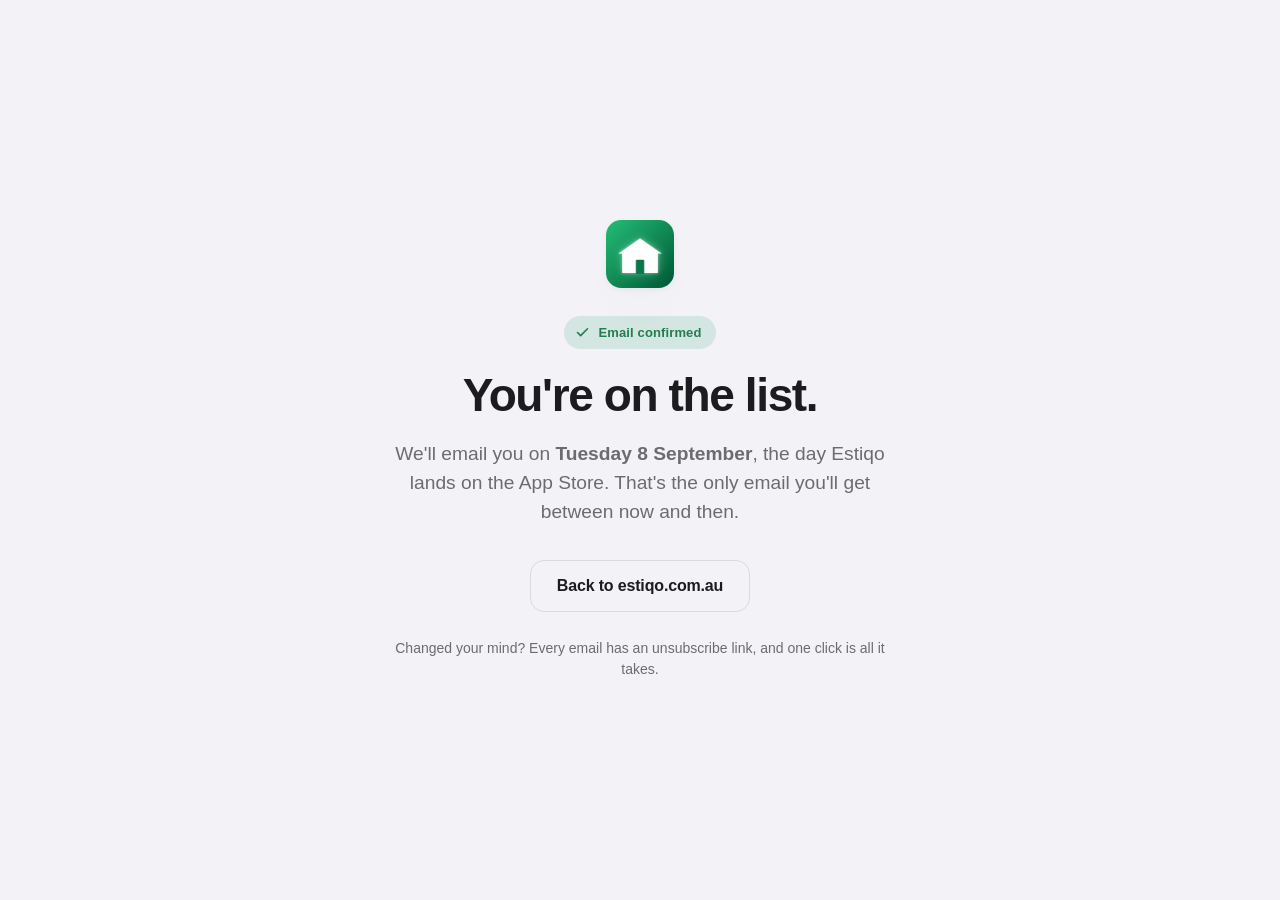
==== confirmed.html @ b151ec4d "Add the launch waitlist, and stop claiming iCloud sync The final CTA's "Coming soon to the App Store" ====
<!DOCTYPE html>
<html lang="en-AU">
<head>
<meta charset="UTF-8">
<meta name="viewport" content="width=device-width, initial-scale=1">
<title>You're on the list — Estiqo</title>
<meta name="description" content="You're confirmed for the Estiqo launch list.">
<!-- Nobody should ever arrive here from a search result; this page only makes
     sense as the last step of the double opt-in. -->
<meta name="robots" content="noindex">

<link rel="icon" href="img/icon.png">
<link rel="stylesheet" href="css/estiqo.css">

<style>
  /* Everything visual comes from estiqo.css's tokens. The handful of rules
     here are only the centring this one page needs, and none of them depend
     on js/estiqo.js — the page deliberately ships no script, so the liquid
     field and .reveal animations are left off rather than being included and
     silently sitting at opacity 0 with nothing to trigger them. */
  .done {
    min-height: 100svh;
    display: flex;
    align-items: center;
    justify-content: center;
    text-align: center;
    padding: 48px 0;
  }
  .done .container { max-width: 560px; }
  .done .mark {
    width: 68px; height: 68px;
    border-radius: 22.5%;
    margin: 0 auto 28px;
    box-shadow: var(--shadow-lift);
  }
  .done h1 {
    font-size: clamp(32px, 5.6vw, 46px);
    margin: 0 0 20px;
  }
  .done .lede { margin: 0 auto 34px; }
  .done .tick {
    display: inline-flex;
    align-items: center;
    gap: 8px;
    margin: 0 0 22px;
    padding: 7px 14px 7px 11px;
    border-radius: 999px;
    background: color-mix(in srgb, var(--green) 14%, transparent);
    color: var(--green-ink);
    font-size: 13px;
    font-weight: 600;
    letter-spacing: 0.01em;
  }
  .done .tick svg { width: 15px; height: 15px; }
  .done .cta-fine { margin-top: 26px; }
</style>
</head>
<body>

<main class="done">
  <div class="container">
    <img class="mark" src="img/icon.png" width="68" height="68" alt="">

    <p class="tick">
      <svg viewBox="0 0 24 24" fill="none" stroke="currentColor" stroke-width="2.6" stroke-linecap="round" stroke-linejoin="round" aria-hidden="true"><path d="M20 6L9 17l-5-5"/></svg>
      Email confirmed
    </p>

    <h1>You're on the list.</h1>

    <p class="lede">We'll email you on <strong>Tuesday 8 September</strong>, the day Estiqo lands on the App Store. That's the only email you'll get between now and then.</p>

    <a class="btn btn-secondary" href="/">Back to estiqo.com.au</a>

    <p class="cta-fine">Changed your mind? Every email has an unsubscribe link, and one click is all it takes.</p>
  </div>
</main>

</body>
</html>
---- css/estiqo.css ----
/* ============================================================
   Estiqo — landing page
   ------------------------------------------------------------
   Extracted from the old single-file index.html so the browser
   can cache it, and so the markup is readable without scrolling
   past 900 lines of <style>.

   Colours are the app's real values, not approximations:
   --green matches Assets.xcassets/AccentColor.colorset exactly
   (light 0.122/0.616/0.388, dark 0.145/0.506/0.325), and
   --terracotta / --negative match Theme.swift's own definitions.
   The site used to run a warmer, older palette that predated
   them, which meant the page and the product it was selling
   were visibly different shades of green.
   ============================================================ */

/* ---------- 1. Tokens ---------- */

:root {
  /* Surfaces — iOS systemGroupedBackground / secondarySystemGroupedBackground */
  --bg: #F2F2F7;
  --surface: #FFFFFF;
  --surface-sunken: #E9E9EF;

  /* Ink */
  --ink: #1C1C1E;
  --muted: #6C6C70;          /* 4.7:1 on --bg — passes AA for body text */
  --line: rgba(60, 60, 67, 0.13);

  /* Brand */
  --green: #1F9D63;          /* fills, large display type */
  --green-ink: #227E4F;      /* 5.0:1 on white — the only green safe for small text */
  --terracotta: #CC8C54;     /* fields and accents only; never small text */
  --negative: #B23B40;

  /* Motion */
  --ease: cubic-bezier(0.22, 0.61, 0.36, 1);
  --ease-soft: cubic-bezier(0.4, 0, 0.2, 1);

  /* Geometry */
  --radius: 22px;
  --radius-sm: 14px;
  --shadow-card: 0 1px 2px rgba(0, 0, 0, 0.04), 0 12px 32px -20px rgba(0, 0, 0, 0.22);
  --shadow-lift: 0 2px 6px rgba(0, 0, 0, 0.05), 0 28px 60px -28px rgba(0, 0, 0, 0.3);
  --maxw: 1120px;
  /* The page's side gutter. A token rather than a literal because the
     pricing carousel has to cancel it out to bleed to the screen edge, and
     the two must not drift apart. */
  --gutter: 24px;

  /* Liquid field opacity — dialled down on mobile further below */
  --liquid-strength: 1;

  color-scheme: light dark;
}

@media (prefers-color-scheme: dark) {
  :root {
    --bg: #000000;
    --surface: #1C1C1E;
    --surface-sunken: #131315;

    --ink: #F5F5F7;
    --muted: #98989E;
    --line: rgba(235, 235, 245, 0.16);

    --green: #258153;
    --green-ink: #1F9D63;    /* 6.1:1 on black */
    --terracotta: #D99E6B;
    /* Theme.swift has always carried a lighter red for dark mode
       (0.929/0.353/0.376) — this file just never picked it up, because until
       the waitlist form nothing used --negative for small text. The light
       value is 3.6:1 on black and fails AA; this is 6.2:1. */
    --negative: #ED5A60;

    --shadow-card: 0 1px 2px rgba(0, 0, 0, 0.5), 0 12px 32px -20px rgba(0, 0, 0, 0.8);
    --shadow-lift: 0 2px 6px rgba(0, 0, 0, 0.5), 0 28px 60px -28px rgba(0, 0, 0, 0.9);
  }
}

/* ---------- 2. Base ---------- */

*,
*::before,
*::after { box-sizing: border-box; }

html {
  scroll-behavior: smooth;
  /* Sticky header clearance for in-page anchors. */
  scroll-padding-top: 84px;
  -webkit-text-size-adjust: 100%;
}

body {
  margin: 0;
  background: var(--bg);
  color: var(--ink);
  font-family: -apple-system, BlinkMacSystemFont, "SF Pro Text", "Segoe UI", Roboto, Helvetica, Arial, sans-serif;
  font-size: 17px;
  line-height: 1.5;
  -webkit-font-smoothing: antialiased;
  -moz-osx-font-smoothing: grayscale;
  overflow-x: hidden;
}

a { color: inherit; text-decoration: none; }
img, svg, video { display: block; max-width: 100%; }
button { font: inherit; color: inherit; }

:focus-visible {
  outline: 2px solid var(--green);
  outline-offset: 3px;
  border-radius: 6px;
}

.container {
  width: 100%;
  max-width: var(--maxw);
  margin: 0 auto;
  padding: 0 var(--gutter);
  position: relative;
  z-index: 1;
}

.sr-only {
  position: absolute;
  width: 1px; height: 1px;
  padding: 0; margin: -1px;
  overflow: hidden;
  clip: rect(0 0 0 0);
  white-space: nowrap;
  border: 0;
}

/* Sections own their liquid field, so each one clips its own blobs. */
section { position: relative; overflow: hidden; }

/* ---------- 3. Type scale ---------- */

h1, h2, h3 {
  margin: 0;
  font-weight: 700;
  letter-spacing: -0.03em;
  line-height: 1.06;
  /* SF Pro Display is the optical size Apple uses above ~20px. */
  font-family: -apple-system, BlinkMacSystemFont, "SF Pro Display", "SF Pro Text", "Segoe UI", Roboto, Helvetica, Arial, sans-serif;
}

h1 { font-size: clamp(40px, 6.4vw, 68px); }
h2 { font-size: clamp(30px, 4.4vw, 46px); letter-spacing: -0.028em; }
h3 { font-size: 19px; letter-spacing: -0.018em; line-height: 1.25; }

.lede {
  font-size: clamp(17px, 1.5vw, 20px);
  line-height: 1.5;
  color: var(--muted);
  /* Comfortable measure — roughly 46 characters, not the full column. */
  max-width: 30em;
  margin: 0;
}

.eyebrow {
  display: inline-flex;
  align-items: center;
  gap: 8px;
  font-size: 12.5px;
  font-weight: 600;
  letter-spacing: 0.04em;
  text-transform: uppercase;
  color: var(--green-ink);
  margin: 0 0 18px;
}
.eyebrow::before {
  content: "";
  width: 6px; height: 6px;
  border-radius: 50%;
  background: var(--green);
  flex-shrink: 0;
}

/* Financial figures throughout use tabular numerals in SF rather than a
   monospaced typeface — it's what the app itself renders, and a true mono
   face would read as "code" rather than "money". See .stat dd, .price-amount
   and .pr-val. */

.section-head {
  max-width: 640px;
  margin: 0 0 56px;
}
.section-head.centred {
  margin-left: auto;
  margin-right: auto;
  text-align: center;
}
.section-head.centred .lede { margin-left: auto; margin-right: auto; }
.section-head h2 + .lede { margin-top: 18px; }

/* ============================================================
   4. LIQUID MOTION
   ------------------------------------------------------------
   A translation of the app's own AuraBackground into CSS, rather
   than decoration invented for the web.

   Performance contract, in order of importance:
   - Only `transform` and `opacity` are ever animated. `filter:
     blur()` is set once as a static property, so the blur is
     rasterised a single time and every frame after that is a
     compositor transform of an existing texture.
   - The asymmetric border-radius is what makes a rotating blob
     read as *morphing*. Animating border-radius itself would
     re-rasterise a 70px-blurred layer every frame; rotating a
     lopsided shape costs nothing and looks the same.
   - JS adds `.is-live` only while a field is on screen (see
     estiqo.js). Off-screen fields are `paused`, so a page with
     six liquid sections still only ever animates the one or two
     you can actually see.
   ============================================================ */

.liquid {
  position: absolute;
  inset: -12%;
  z-index: 0;
  pointer-events: none;
  /* Scroll parallax target — written by JS as a plain number of px.
     Deliberately untransitioned: scroll response must feel locked to
     the scroll, not lag behind it. */
  transform: translate3d(0, calc(var(--sy, 0) * 1px), 0);
  contain: paint;
  /* Every section clips its own field, which left a visible horizontal
     seam wherever a blob was still at partial opacity when it hit the
     section edge — most obvious in dark mode, where the tint simply
     stopped mid-glow. Fading the field out at the top and bottom means
     each section's liquid dissolves into the next instead of ending. */
  -webkit-mask-image: linear-gradient(to bottom, transparent, #000 14%, #000 86%, transparent);
  mask-image: linear-gradient(to bottom, transparent, #000 14%, #000 86%, transparent);
}

/* Pointer response lives on a second layer so it can carry a long,
   soft transition without that easing also being applied to scroll. */
.liquid-inner {
  position: absolute;
  inset: 0;
  transform: translate3d(calc(var(--lx, 0) * 1px), calc(var(--ly, 0) * 1px), 0);
  transition: transform 1.1s var(--ease-soft);
}

.blob {
  position: absolute;
  border-radius: 47% 53% 61% 39% / 43% 47% 53% 57%;
  opacity: calc(var(--blob-o, 0.5) * var(--liquid-strength));
  filter: blur(64px);
  animation: liquid-drift var(--dur, 52s) var(--ease-soft) infinite alternate;
  animation-play-state: paused;
  transform: translate3d(0, 0, 0);
}
.is-live .blob { animation-play-state: running; }

.blob.green { background: radial-gradient(circle at 36% 34%, var(--green), transparent 68%); }
.blob.terra { background: radial-gradient(circle at 40% 38%, var(--terracotta), transparent 68%); }

/* One keyframe, one transform property. Variation between blobs comes
   from duration and delay, not from more keyframes — which is why the
   overall field never visibly loops. */
@keyframes liquid-drift {
  0%   { transform: translate3d(0, 0, 0) rotate(0deg) scale(1); }
  50%  { transform: translate3d(3%, -5%, 0) rotate(140deg) scale(1.14); }
  100% { transform: translate3d(-4%, 4%, 0) rotate(280deg) scale(0.94); }
}

/* ---------- 5. Scroll reveals ---------- */

/* Gated on `.js` (set by an inline script in <head>) so that with
   JavaScript disabled or broken, every element renders plainly
   visible instead of staying at opacity 0 forever. */
.js .reveal {
  opacity: 0;
  transform: translate3d(0, 20px, 0);
  transition:
    opacity 0.75s var(--ease),
    transform 0.75s var(--ease);
  transition-delay: calc(var(--i, 0) * 70ms);
}
.js .reveal.in {
  opacity: 1;
  transform: none;
}

/* ---------- 6. Buttons ---------- */

.btn {
  display: inline-flex;
  align-items: center;
  justify-content: center;
  gap: 10px;
  /* 52px tall — comfortably past the 44pt iOS touch minimum. */
  min-height: 52px;
  padding: 0 26px;
  border-radius: 14px;
  border: 1px solid transparent;
  font-size: 16px;
  font-weight: 600;
  letter-spacing: -0.01em;
  cursor: pointer;
  position: relative;
  overflow: hidden;
  transition: transform 0.22s var(--ease), box-shadow 0.22s var(--ease);
}
.btn:active { transform: scale(0.985); }

.btn-primary {
  background: var(--ink);
  color: var(--bg);
  box-shadow: var(--shadow-card);
}
@media (prefers-color-scheme: dark) {
  .btn-primary { background: #F5F5F7; color: #000; }
}

/* The restrained "light moving across the CTA" the brand calls for:
   a single translucent band swept once on hover with a transform.
   No infinite pulse — the old page had a 2.8s glow looping forever,
   which reads as urgency, not quality. */
.btn-primary::after {
  content: "";
  position: absolute;
  top: -60%; bottom: -60%;
  left: -40%;
  width: 34%;
  background: linear-gradient(100deg, transparent, rgba(255, 255, 255, 0.28), transparent);
  transform: translate3d(-260%, 0, 0) skewX(-14deg);
  transition: transform 0.9s var(--ease-soft);
  pointer-events: none;
}
@media (hover: hover) {
  .btn-primary:hover { transform: translateY(-2px); box-shadow: var(--shadow-lift); }
  .btn-primary:hover::after { transform: translate3d(560%, 0, 0) skewX(-14deg); }
}

/* Pre-launch state for the final CTA: the badge is a status, not a
   control. It keeps the button's shape so the section still reads as the
   page's closing call, but drops every affordance that promises something
   will happen — no sheen, no lift, no pointer. */
.btn.is-status { cursor: default; }
.btn.is-status::after { display: none; }
.btn.is-status:active { transform: none; }
@media (hover: hover) {
  .btn.is-status:hover { transform: none; box-shadow: var(--shadow-card); }
}

.btn-secondary {
  background: transparent;
  color: var(--ink);
  border-color: var(--line);
}
@media (hover: hover) {
  .btn-secondary:hover { border-color: var(--ink); }
}

.btn .apple-glyph { width: 19px; height: 19px; fill: currentColor; flex-shrink: 0; }

/* Two-line App Store lockup, sized so "App Store" is the dominant word. */
.btn-store { padding-left: 22px; padding-right: 24px; }
.btn-store .store-copy {
  display: flex;
  flex-direction: column;
  align-items: flex-start;
  line-height: 1.08;
}
.btn-store .store-copy small { font-size: 10.5px; font-weight: 500; opacity: 0.72; letter-spacing: 0.01em; }
.btn-store .store-copy strong { font-size: 17px; font-weight: 600; letter-spacing: -0.02em; }

.cta-row {
  display: flex;
  align-items: center;
  gap: 14px;
  flex-wrap: wrap;
  margin: 34px 0 20px;
}
.cta-fine {
  font-size: 14px;
  color: var(--muted);
  margin: 0;
}
.cta-fine strong { color: var(--ink); font-weight: 600; }

/* ---------- 7. Header ---------- */

.nav {
  position: sticky;
  top: 0;
  z-index: 60;
  background: color-mix(in srgb, var(--bg) 78%, transparent);
  backdrop-filter: saturate(180%) blur(20px);
  -webkit-backdrop-filter: saturate(180%) blur(20px);
  border-bottom: 1px solid transparent;
  transition: border-color 0.3s var(--ease);
}
.nav.scrolled { border-bottom-color: var(--line); }

.nav-inner {
  max-width: var(--maxw);
  margin: 0 auto;
  padding: 11px 24px;
  display: flex;
  align-items: center;
  gap: 20px;
}

.brand {
  display: inline-flex;
  align-items: center;
  gap: 10px;
  font-size: 18px;
  font-weight: 700;
  letter-spacing: -0.03em;
  flex-shrink: 0;
}
.brand img { width: 30px; height: 30px; border-radius: 22.5%; }

.nav-links {
  display: flex;
  gap: 28px;
  margin-left: auto;
  font-size: 15px;
  font-weight: 500;
  color: var(--muted);
}
.nav-links a { transition: color 0.2s var(--ease); }
@media (hover: hover) {
  .nav-links a:hover { color: var(--ink); }
}

.nav .btn { margin-left: 28px; min-height: 40px; padding: 0 16px; font-size: 14px; }
.nav .btn-store .store-copy small { font-size: 9px; }
.nav .btn-store .store-copy strong { font-size: 14px; }

.nav-toggle {
  display: none;
  margin-left: auto;
  align-items: center;
  justify-content: center;
  width: 44px; height: 44px;   /* iOS minimum touch target */
  border-radius: 11px;
  border: 1px solid var(--line);
  background: var(--surface);
  cursor: pointer;
}
.nav-toggle svg { width: 18px; height: 18px; }
.nav-toggle .icon-close { display: none; }
.nav-toggle[aria-expanded="true"] .icon-open { display: none; }
.nav-toggle[aria-expanded="true"] .icon-close { display: block; }

.mobile-menu {
  display: none;
  flex-direction: column;
  padding: 4px 24px 18px;
  border-bottom: 1px solid var(--line);
}
.mobile-menu.open { display: flex; }
.mobile-menu a {
  padding: 14px 2px;
  font-size: 16px;
  font-weight: 500;
  border-bottom: 1px solid var(--line);
}
.mobile-menu a:last-of-type { border-bottom: none; }
.mobile-menu .btn { margin-top: 14px; }

/* ---------- 8. Hero ---------- */

.hero { padding: 72px 0 40px; }

.hero-grid {
  max-width: var(--maxw);
  margin: 0 auto;
  padding: 0 var(--gutter);
  display: grid;
  grid-template-columns: 1fr minmax(300px, 0.82fr);
  gap: 56px;
  align-items: center;
  position: relative;
  z-index: 1;
}

.hero h1 { margin-bottom: 22px; }
/* The one place the brand green carries display type. Large enough
   that #1F9D63's 3.5:1 is comfortably inside AA for large text. */
.hero h1 .accent { color: var(--green-ink); }

/* Hero liquid runs richer than any other section — motion hierarchy
   is Hero HIGH, sections MEDIUM, everything else LOW. */
.hero .blob { filter: blur(72px); }
/* Top of the page has nothing above it to blend into, so the hero fades
   at the bottom only and keeps its full presence behind the headline. */
.hero .liquid {
  -webkit-mask-image: linear-gradient(to bottom, #000 0%, #000 80%, transparent);
  mask-image: linear-gradient(to bottom, #000 0%, #000 80%, transparent);
}
.hero .blob-1 { width: 46vw; height: 46vw; max-width: 620px; max-height: 620px; top: -18%; left: -12%; --dur: 44s; --blob-o: 0.42; }
.hero .blob-2 { width: 38vw; height: 38vw; max-width: 520px; max-height: 520px; top: 22%; right: -8%; --dur: 61s; --blob-o: 0.3; animation-delay: -18s; }
.hero .blob-3 { width: 28vw; height: 28vw; max-width: 380px; max-height: 380px; bottom: -14%; left: 34%; --dur: 53s; --blob-o: 0.26; animation-delay: -34s; }

/* ---------- 9. Device ---------- */

.device-wrap {
  display: flex;
  justify-content: center;
  position: relative;
  z-index: 1;
}

.device {
  position: relative;
  width: 300px;
  aspect-ratio: 1206 / 2622;
  background: #1C1C1E;
  border-radius: 48px;
  padding: 5px;
  box-shadow:
    0 0 0 1px rgba(255, 255, 255, 0.14) inset,
    0 40px 80px -30px rgba(0, 0, 0, 0.42),
    0 10px 26px -14px rgba(0, 0, 0, 0.24);
  /* Extremely subtle depth — the device sits fractionally in front of
     the liquid field rather than pasted flat onto it. */
  transform: translate3d(calc(var(--dx, 0) * 1px), calc(var(--dy, 0) * 1px), 0);
  transition: transform 1.3s var(--ease-soft);
}
.device-screen {
  border-radius: 43px;
  overflow: hidden;
  position: relative;
  background: var(--surface);
}
.device-screen img { width: 100%; height: auto; }
/* Glass sheen so the capture doesn't read as a flat rectangle. */
.device-screen::after {
  content: "";
  position: absolute;
  inset: 0;
  background: linear-gradient(122deg, rgba(255, 255, 255, 0.16) 0%, rgba(255, 255, 255, 0) 42%);
  pointer-events: none;
}

.device.sm { width: 262px; }

/* Bottom-cropped device. The mask does the cropping rather than a hard
   overflow edge, so the phone dissolves out of frame instead of looking
   like a screenshot someone trimmed. */
.device-bleed {
  height: 460px;
  overflow: hidden;
  -webkit-mask-image: linear-gradient(to bottom, #000 74%, transparent);
  mask-image: linear-gradient(to bottom, #000 74%, transparent);
}
.device-bleed .device { width: 300px; }

/* Detail crop — a piece of a screen at its own scale, framed as an
   artefact rather than dressed up as a device. */
.detail-shot {
  margin: 0;
  border-radius: var(--radius);
  overflow: hidden;
  box-shadow:
    0 0 0 1px var(--line),
    0 28px 60px -30px rgba(0, 0, 0, 0.38);
}
.detail-shot img { width: 100%; height: auto; }
.detail-caption {
  margin: 16px 2px 0;
  font-size: 14px;
  color: var(--muted);
}

/* ---------- 10. Trust strip ---------- */

.trust {
  border-top: 1px solid var(--line);
  border-bottom: 1px solid var(--line);
}
.trust-inner {
  max-width: var(--maxw);
  margin: 0 auto;
  padding: 22px 24px;
  display: flex;
  flex-wrap: wrap;
  justify-content: center;
  gap: 14px 34px;
}
.trust-item {
  display: flex;
  align-items: center;
  gap: 9px;
  font-size: 14px;
  font-weight: 500;
  color: var(--muted);
}
.trust-item svg { width: 17px; height: 17px; color: var(--green-ink); flex-shrink: 0; }

/* ---------- 11. Generic section rhythm ---------- */

.band { padding: 108px 0; }
.band.tight { padding: 84px 0; }
.band .blob-1 { width: 44vw; height: 44vw; max-width: 560px; max-height: 560px; top: -20%; right: -10%; --dur: 58s; --blob-o: 0.26; }
.band .blob-2 { width: 32vw; height: 32vw; max-width: 420px; max-height: 420px; bottom: -18%; left: -8%; --dur: 71s; --blob-o: 0.2; animation-delay: -26s; }

/* ---------- 12. Problem → one place ---------- */

.scatter-grid {
  display: grid;
  grid-template-columns: repeat(3, 1fr);
  gap: 12px;
  max-width: 460px;
}

/* The chips are laid out in their FINAL positions by the grid. The
   "scattered" state is purely a starting transform, so nothing about
   this animation touches layout — it is six composited transforms
   settling into place, and the grid never reflows. */
.scatter-chip {
  display: flex;
  align-items: center;
  gap: 9px;
  padding: 13px 14px;
  background: var(--surface);
  border: 1px solid var(--line);
  border-radius: var(--radius-sm);
  box-shadow: var(--shadow-card);
  font-size: 13.5px;
  font-weight: 500;
  line-height: 1.2;
}
.scatter-chip svg { width: 16px; height: 16px; color: var(--muted); flex-shrink: 0; }

.js .scatter-chip {
  opacity: 0;
  transform: translate3d(var(--dx, 0), var(--dy, 0), 0) rotate(var(--rot, 0deg)) scale(var(--sc, 0.92));
  transition:
    opacity 0.6s var(--ease),
    transform 1.05s var(--ease);
  transition-delay: calc(var(--i, 0) * 80ms);
}
.js .scatter-chip.in {
  opacity: 1;
  transform: translate3d(0, 0, 0) rotate(0deg) scale(1);
}

.arrow-down {
  display: flex;
  justify-content: center;
  margin: 30px 0;
  color: var(--green);
}
.arrow-down svg { width: 26px; height: 26px; }

.resolve-card {
  display: flex;
  align-items: center;
  gap: 16px;
  padding: 20px 22px;
  max-width: 460px;
  background: var(--surface);
  border: 1px solid var(--line);
  border-radius: var(--radius);
  box-shadow: var(--shadow-lift);
}
.resolve-card img { width: 46px; height: 46px; border-radius: 22.5%; flex-shrink: 0; }
.resolve-card h3 { margin-bottom: 3px; }
.resolve-card p { margin: 0; font-size: 14px; color: var(--muted); }

/* ---------- 13. Split feature rows ---------- */

.split {
  display: grid;
  grid-template-columns: 1fr 1fr;
  gap: 72px;
  align-items: center;
}
.split.reverse .split-visual { order: -1; }

.split-copy h2 { margin-bottom: 20px; }
.split-copy .lede { margin-bottom: 30px; }

/* ---------- 14. Stat tiles ---------- */

.stats {
  display: grid;
  grid-template-columns: repeat(3, minmax(0, 1fr));
  gap: 12px;
  max-width: 460px;
}
.stat {
  padding: 16px 16px 18px;
  background: var(--surface);
  border: 1px solid var(--line);
  border-radius: var(--radius-sm);
  box-shadow: var(--shadow-card);
}
.stat dt {
  font-size: 10.5px;
  font-weight: 600;
  letter-spacing: 0.06em;
  text-transform: uppercase;
  color: var(--muted);
  margin-bottom: 7px;
}
.stat dd {
  margin: 0;
  font-size: clamp(20px, 2.2vw, 25px);
  font-variant-numeric: tabular-nums;
  letter-spacing: -0.03em;
  font-weight: 700;
}
.stat dd.pos { color: var(--green-ink); }
.stat dd small { font-size: 12px; font-weight: 500; color: var(--muted); letter-spacing: 0; }

/* Stacked variant used where the figures are the section's whole visual
   rather than a footnote under copy. */
.stats.big {
  grid-template-columns: 1fr;
  gap: 14px;
  max-width: 420px;
}
.stats.big .stat {
  display: flex;
  align-items: baseline;
  justify-content: space-between;
  gap: 18px;
  padding: 22px 26px;
}
.stats.big .stat dt { margin-bottom: 0; }
.stats.big .stat dd { font-size: clamp(26px, 3vw, 33px); }

/* ---------- 15. Tick lists ---------- */

.ticks {
  list-style: none;
  margin: 0;
  padding: 0;
  display: grid;
  gap: 14px;
}
.ticks li {
  position: relative;
  padding-left: 30px;
  font-size: 15.5px;
  line-height: 1.45;
}
.ticks li strong { font-weight: 600; }
.ticks li span { color: var(--muted); }
.ticks li::before {
  content: "";
  position: absolute;
  left: 0; top: 4px;
  width: 15px; height: 8px;
  border-left: 2px solid var(--green);
  border-bottom: 2px solid var(--green);
  transform: rotate(-45deg);
}

/* ---------- 16. Getting started ---------- */

.steps {
  display: grid;
  grid-template-columns: repeat(3, 1fr);
  gap: 32px;
  list-style: none;
  margin: 0;
  padding: 0;
}
.step-shot {
  aspect-ratio: 900 / 671;
  margin-bottom: 20px;
  border-radius: var(--radius-sm);
  overflow: hidden;
  background: var(--surface);
  box-shadow:
    0 0 0 1px var(--line),
    0 16px 34px -22px rgba(0, 0, 0, 0.4);
}
.step-shot img { width: 100%; height: 100%; object-fit: cover; }
.step-n {
  margin: 0 0 6px;
  font-size: 11.5px;
  font-weight: 600;
  letter-spacing: 0.08em;
  text-transform: uppercase;
  color: var(--green-ink);
}
.step h3 { margin-bottom: 8px; }
.step p:last-child { margin: 0; font-size: 14.5px; line-height: 1.5; color: var(--muted); }

/* ---------- 17. EOFY ---------- */

.eofy-pack {
  display: grid;
  gap: 10px;
  max-width: 420px;
}
.pack-row {
  display: flex;
  align-items: center;
  gap: 12px;
  padding: 13px 16px;
  background: var(--surface);
  border: 1px solid var(--line);
  border-radius: var(--radius-sm);
  font-size: 14.5px;
}
.pack-row .pr-icon {
  width: 26px; height: 26px;
  border-radius: 8px;
  display: flex; align-items: center; justify-content: center;
  background: color-mix(in srgb, var(--green) 14%, transparent);
  color: var(--green-ink);
  flex-shrink: 0;
}
.pack-row .pr-icon svg { width: 14px; height: 14px; }
.pack-row .pr-val {
  margin-left: auto;
  font-variant-numeric: tabular-nums;
  font-weight: 600;
  letter-spacing: -0.01em;
}
.pack-row .pr-val.pos { color: var(--green-ink); }
.pack-row .pr-val.neg { color: var(--negative); }
.pack-row .pr-val.muted { color: var(--muted); font-weight: 500; }

.pack-formats {
  display: flex;
  gap: 8px;
  margin-top: 4px;
}
.fmt {
  font-size: 11px;
  font-weight: 700;
  letter-spacing: 0.06em;
  padding: 7px 12px;
  border-radius: 8px;
  background: var(--ink);
  color: var(--bg);
}

/* ---------- 18. Privacy ---------- */

/* The one dark chapter on the page. It marks privacy as a product
   principle rather than a feature bullet, and gives the scroll a
   change of register right before pricing. */
.privacy {
  background: #000;
  color: #F5F5F7;
  --ink: #F5F5F7;
  --muted: #98989E;
  --line: rgba(235, 235, 245, 0.16);
  --surface: #1C1C1E;
  --green-ink: #1F9D63;
}
/* In dark mode the page is already #000, so a black privacy section stops
   reading as a separate chapter and just merges into the scroll. Lifting
   it one step restores the change of register that makes this section feel
   like a statement rather than another band. */
@media (prefers-color-scheme: dark) {
  .privacy { background: #0E0E10; }
  .privacy .privacy-fact { background: rgba(28, 28, 30, 0.85); }
  .privacy .privacy-phone {
    background:
      radial-gradient(circle at 50% 26%, color-mix(in srgb, var(--green) 42%, transparent), transparent 70%),
      #050505;
  }
}

.privacy .blob-1 { width: 52vw; height: 52vw; max-width: 700px; max-height: 700px; top: -22%; left: 50%; margin-left: -26vw; --dur: 66s; --blob-o: 0.34; }
.privacy .blob-2 { width: 34vw; height: 34vw; max-width: 460px; max-height: 460px; bottom: -20%; right: -6%; --dur: 78s; --blob-o: 0.16; animation-delay: -30s; }

.privacy-inner {
  max-width: 720px;
  margin: 0 auto;
  text-align: center;
}
.privacy .lede { margin-left: auto; margin-right: auto; margin-top: 20px; }

/* Device → your data. No cloud, no server, no network lines: the
   whole point is that there is nothing on the other end of an arrow. */
.privacy-diagram {
  display: flex;
  flex-direction: column;
  align-items: center;
  gap: 18px;
  margin: 52px 0 46px;
}
.privacy-phone {
  width: 208px;
  padding: 26px 16px 20px;
  border-radius: 30px;
  border: 2px solid rgba(235, 235, 245, 0.28);
  background:
    radial-gradient(circle at 50% 26%, color-mix(in srgb, var(--green) 42%, transparent), transparent 70%),
    #0A0A0A;
  position: relative;
}
.pp-notch {
  position: absolute;
  top: 10px; left: 50%;
  transform: translateX(-50%);
  width: 42px; height: 7px;
  border-radius: 99px;
  background: rgba(235, 235, 245, 0.22);
}
.pp-faceid {
  display: flex;
  align-items: center;
  justify-content: center;
  gap: 6px;
  margin-bottom: 14px;
  font-size: 10.5px;
  font-weight: 600;
  letter-spacing: 0.06em;
  text-transform: uppercase;
  color: rgba(235, 235, 245, 0.62);
}
.pp-faceid svg { width: 14px; height: 14px; }

.pp-rows { margin: 0; display: grid; gap: 7px; }
.pp-rows > div {
  display: flex;
  align-items: baseline;
  justify-content: space-between;
  gap: 10px;
  padding: 9px 12px;
  border-radius: 10px;
  background: rgba(235, 235, 245, 0.07);
}
.pp-rows dt { font-size: 10.5px; color: rgba(235, 235, 245, 0.55); }
.pp-rows dd {
  margin: 0;
  font-size: 14px;
  font-weight: 700;
  font-variant-numeric: tabular-nums;
  letter-spacing: -0.02em;
  color: #F5F5F7;
}
/* --green-ink is #1F9D63 inside .privacy — 5.7:1 on the phone's near-black
   interior. Brightening it to something more "screen-like" would mean
   inventing a green the brand doesn't have. */
.pp-rows dd.pos { color: var(--green-ink); }
.privacy-label {
  font-size: 12px;
  font-weight: 600;
  letter-spacing: 0.1em;
  text-transform: uppercase;
  color: var(--muted);
}

.privacy-facts {
  display: grid;
  grid-template-columns: repeat(4, 1fr);
  gap: 12px;
  margin-top: 8px;
  text-align: left;
}
.privacy-fact {
  padding: 18px 16px;
  border: 1px solid var(--line);
  border-radius: var(--radius-sm);
  background: rgba(28, 28, 30, 0.55);
}
.privacy-fact strong { display: block; font-size: 14.5px; font-weight: 600; margin-bottom: 4px; }
.privacy-fact span { font-size: 13px; color: var(--muted); line-height: 1.45; }

.privacy-verify { margin: 34px 0 0; text-align: center; }
.privacy-verify a {
  display: inline-block;
  padding: 10px 4px;          /* keeps the tap target past 24px on phones */
  font-size: 15px;
  font-weight: 500;
  color: var(--green-ink);
  border-bottom: 1px solid color-mix(in srgb, var(--green-ink) 45%, transparent);
}
@media (hover: hover) {
  .privacy-verify a:hover { border-bottom-color: var(--green-ink); }
}

/* ---------- 19. Australian ---------- */

.au-chips {
  display: flex;
  flex-wrap: wrap;
  gap: 10px;
  max-width: 620px;
}
.au-chip {
  font-size: 14.5px;
  font-weight: 500;
  padding: 10px 16px;
  border-radius: 999px;
  background: var(--surface);
  border: 1px solid var(--line);
  box-shadow: var(--shadow-card);
}

/* ---------- 20. Pricing ---------- */

.price-grid {
  display: grid;
  grid-template-columns: repeat(2, minmax(0, 400px));
  justify-content: center;
  gap: 20px;
  align-items: stretch;
}
.price-card {
  display: flex;
  flex-direction: column;
  padding: 34px 30px;
  background: var(--surface);
  border: 1px solid var(--line);
  border-radius: var(--radius);
  box-shadow: var(--shadow-card);
}
.price-card.featured {
  border: 1.5px solid var(--green);
  box-shadow: var(--shadow-lift);
}
.price-name {
  font-size: 13px;
  font-weight: 600;
  letter-spacing: 0.08em;
  text-transform: uppercase;
  color: var(--muted);
  /* All four sides set deliberately. These are <p> elements, so anything
     left unset inherits the UA's 1em margin — and on .price-amount that em
     is the *price*'s font size, 42px here and 34px on a phone. The card's
     largest gaps were therefore an accident that silently tracked the type
     scale: 44px above the price and 42px below it, against the 12px and
     14px everything else in the card was built on. */
  margin: 0 0 22px;
}
.price-card.featured .price-name { color: var(--green-ink); }
.price-amount {
  font-size: 42px;
  font-weight: 700;
  letter-spacing: -0.035em;
  font-variant-numeric: tabular-nums;
  line-height: 1;
  margin: 0;
}
.price-amount span { font-size: 15px; font-weight: 500; color: var(--muted); letter-spacing: -0.01em; }
.price-sub { margin: 16px 0 0; font-size: 14.5px; color: var(--muted); }

.price-alt {
  margin-top: 18px;
  padding: 14px 16px;
  border-radius: var(--radius-sm);
  background: var(--surface-sunken);
  font-size: 14px;
  display: flex;
  align-items: baseline;
  justify-content: space-between;
  gap: 12px;
}
.price-alt strong { font-variant-numeric: tabular-nums; font-weight: 600; }
.price-alt span { color: var(--muted); }

.price-list {
  list-style: none;
  margin: 26px 0 28px;
  padding: 0;
  display: grid;
  gap: 12px;
  /* Grows so the button below it stays pinned to the bottom of the card and
     both cards' buttons line up. */
  flex: 1;
  /* But the rows must not grow with it. A grid's default align-content
     stretches auto-sized tracks to fill spare space, so the shorter card —
     Free, with one item fewer and no lifetime panel — had its rows inflated
     to 54, 75, 96 and 117px against a natural line height of 21px. The list
     read as double-spaced next to Premium's tight one. Packing the rows to
     the top puts the spare space in one block underneath instead, where it
     belongs. */
  align-content: start;
}
.price-list li {
  position: relative;
  padding-left: 27px;
  font-size: 15px;
  line-height: 1.4;
}
.price-list li::before {
  content: "";
  position: absolute;
  left: 0; top: 4px;
  width: 14px; height: 7px;
  border-left: 2px solid var(--green);
  border-bottom: 2px solid var(--green);
  transform: rotate(-45deg);
}
.price-card .btn { width: 100%; }

/* Carousel-only chrome, and gated on the carousel actually overflowing
   rather than on the breakpoint. Between roughly 790px and 860px the two
   cards fit side by side inside the scroller anyway — keying off the
   media query alone told those visitors to swipe something that doesn't
   move. JS adds .is-carousel only when scrollWidth exceeds clientWidth,
   and re-checks on resize. `display: none` is also what keeps the dots
   out of the accessibility tree when there's nothing to scroll. */
.swipe-hint,
.price-dots { display: none; }

#pricing.is-carousel .swipe-hint,
#pricing.is-carousel .price-dots { display: flex; }

.pricing-fine {
  text-align: center;
  font-size: 13.5px;
  color: var(--muted);
  margin: 32px auto 0;
  max-width: 620px;
  line-height: 1.55;
}

/* ---------- 21. FAQ ---------- */

.faq-list {
  max-width: 760px;
  margin: 0 auto;
  border-top: 1px solid var(--line);
}
.faq-item { border-bottom: 1px solid var(--line); }
.faq-q {
  width: 100%;
  display: flex;
  align-items: center;
  justify-content: space-between;
  gap: 18px;
  padding: 24px 4px;
  background: none;
  border: none;
  text-align: left;
  font-size: 17px;
  font-weight: 600;
  letter-spacing: -0.015em;
  cursor: pointer;
}
.faq-q .chev {
  width: 15px; height: 15px;
  flex-shrink: 0;
  color: var(--muted);
  transition: transform 0.3s var(--ease);
}
.faq-item.open .faq-q .chev { transform: rotate(180deg); }
.faq-a {
  overflow: hidden;
  height: 0;
  transition: height 0.32s var(--ease);
}
.faq-a p {
  margin: 0 4px 24px;
  font-size: 15.5px;
  line-height: 1.6;
  color: var(--muted);
  max-width: 62ch;
}

/* ---------- 22. Final CTA ---------- */

.final {
  padding: 130px 0 140px;
  text-align: center;
}
/* The most polished field on the page, and still only three blobs. */
.final .blob { filter: blur(80px); }
.final .blob-1 { width: 54vw; height: 54vw; max-width: 720px; max-height: 720px; top: -26%; left: 50%; margin-left: -27vw; --dur: 50s; --blob-o: 0.3; }
.final .blob-2 { width: 34vw; height: 34vw; max-width: 460px; max-height: 460px; bottom: -16%; left: -6%; --dur: 64s; --blob-o: 0.2; animation-delay: -22s; }
.final .blob-3 { width: 30vw; height: 30vw; max-width: 400px; max-height: 400px; bottom: -12%; right: -6%; --dur: 74s; --blob-o: 0.16; animation-delay: -40s; }

.final img.mark { width: 62px; height: 62px; border-radius: 22.5%; margin: 0 auto 26px; box-shadow: var(--shadow-lift); }
.final h2 { max-width: 15ch; margin: 0 auto 20px; }
.final .lede { margin: 0 auto; }
.final .lede strong { color: var(--ink); font-weight: 600; }
.final .cta-row { justify-content: center; }
.final .cta-fine { text-align: center; max-width: 46ch; margin-left: auto; margin-right: auto; }
.cta-fine .fine-link { color: var(--green-ink); text-decoration: underline; text-underline-offset: 2px; }

/* ---------- 22b. Launch waitlist form ---------- */

/* Posts straight to a third-party form endpoint — the site is static on
   GitHub Pages, so there is no backend here to receive anything, and
   deliberately so (the privacy section two screens up promises exactly
   that). The endpoint URL and the input's `name` both live in the markup
   rather than in JS, so switching provider is one attribute each and the
   form still submits natively if this stylesheet's companion script is
   blocked. */

.notify { margin: 34px auto 18px; max-width: 520px; }

.notify-row {
  display: flex;
  gap: 10px;
  align-items: stretch;
}

.notify-input {
  flex: 1 1 auto;
  min-width: 0;
  height: 52px;               /* matches .btn, so the row has one baseline */
  padding: 0 18px;
  border-radius: 999px;
  border: 1px solid var(--line);
  background: var(--surface);
  color: var(--ink);
  font: inherit;
  font-size: 16px;            /* below 16px iOS zooms the page on focus */
  letter-spacing: -0.01em;
  box-shadow: var(--shadow-card);
  transition: border-color 0.22s var(--ease);
  -webkit-appearance: none;
  appearance: none;
}
.notify-input::placeholder { color: var(--muted); }
.notify-input:focus { border-color: var(--green); }
.notify-input:disabled { opacity: 0.6; }

/* The browser's own :invalid fires while you are still typing the first
   letter, so validity styling is driven by a class the script sets on
   submit instead. */
.notify.is-invalid .notify-input { border-color: var(--negative); }

.notify-btn { flex: 0 0 auto; border-radius: 999px; }
.notify-btn:disabled { cursor: default; }
.notify.is-sending .notify-btn-label { visibility: hidden; }
.notify:not(.is-sending) .notify-spinner { display: none; }

/* Overlaid rather than swapped in, so the button keeps the width it had
   before the click and the row doesn't reflow mid-submit. */
.notify-spinner {
  position: absolute;
  top: 50%; left: 50%;
  margin: -9px 0 0 -9px;
  width: 18px; height: 18px;
  border-radius: 50%;
  border: 2px solid currentColor;
  border-top-color: transparent;
  opacity: 0.8;
  animation: notify-spin 0.7s linear infinite;
}
@keyframes notify-spin { to { transform: rotate(360deg); } }

/* Off-screen, not hidden — see the note in the markup. */
.notify-trap {
  position: absolute;
  left: -9999px;
  width: 1px; height: 1px;
  overflow: hidden;
}

.notify-status {
  margin: 14px 0 0;
  font-size: 14.5px;
  line-height: 1.5;
  min-height: 1.5em;          /* reserve the line so success doesn't jump the page */
  color: var(--muted);
}
.notify.is-invalid .notify-status,
.notify.is-error .notify-status { color: var(--negative); }
.notify.is-done .notify-status { color: var(--green-ink); font-weight: 600; }
.notify.is-done .notify-row { display: none; }

/* ---------- 23. Footer ---------- */

footer {
  border-top: 1px solid var(--line);
  padding: 46px 0 40px;
}
.footer-top {
  display: flex;
  justify-content: space-between;
  align-items: flex-start;
  gap: 28px;
  flex-wrap: wrap;
}
.footer-links {
  display: flex;
  flex-wrap: wrap;
  gap: 12px 26px;
  font-size: 14px;
  color: var(--muted);
}
@media (hover: hover) {
  .footer-links a:hover { color: var(--ink); }
}
.footer-legal {
  margin: 30px 0 0;
  font-size: 12.5px;
  line-height: 1.6;
  color: var(--muted);
  max-width: 620px;
}
.footer-bottom { margin: 10px 0 0; font-size: 12.5px; color: var(--muted); }

/* ---------- 24. Video ---------- */

.video-frame {
  position: relative;
  max-width: 1000px;
  margin: 0 auto;
  border-radius: 24px;
  overflow: hidden;
  border: 1px solid var(--line);
  box-shadow: var(--shadow-lift);
  /* Reserves the box before the file arrives, so nothing below jumps. */
  aspect-ratio: 16 / 9;
  background: var(--surface-sunken);
  z-index: 1;
}
.video-frame video { width: 100%; height: 100%; object-fit: cover; }
.video-caption {
  text-align: center;
  margin: 20px auto 0;
  font-size: 14.5px;
  color: var(--muted);
  max-width: 620px;
}

/* ============================================================
   25. RESPONSIVE
   ------------------------------------------------------------
   Designed at each width rather than shrunk from the desktop
   layout: the hero recomposes, the device shrinks and moves
   above the fold's fine print, and the liquid field is dialled
   back because a phone GPU is also driving a 3x display.
   ============================================================ */

@media (max-width: 1000px) {
  .split { gap: 44px; }
  .privacy-facts { grid-template-columns: repeat(2, 1fr); }
}

@media (max-width: 860px) {
  .nav-links { display: none; }
  .nav > .nav-inner > .btn { display: none; }
  .nav-toggle { display: flex; }

  .hero { padding: 40px 0 24px; }
  .hero-grid {
    grid-template-columns: 1fr;
    gap: 36px;
    text-align: center;
  }
  .hero .lede { margin-left: auto; margin-right: auto; }
  .hero .eyebrow { justify-content: center; }
  .cta-row { justify-content: center; margin-top: 28px; }
  /* Device moves up directly under the CTA so the product is on the
     first screen. It used to sit 650px down, below a six-line centred
     paragraph — a phone visitor's entire first impression was type. */
  .device { width: 250px; }

  .band { padding: 64px 0; }
  .band.tight { padding: 52px 0; }

  .split { grid-template-columns: 1fr; gap: 40px; }
  .split.reverse .split-visual { order: 0; }
  .split-copy .lede { margin-bottom: 26px; }
  .scatter-grid, .stats, .eofy-pack, .au-chips, .resolve-card { max-width: none; }

  /* ---- Pricing becomes a snap carousel ----
     Stacked, "Get Premium" sat the better part of a screen-height below
     "Start free", so the two plans were never on screen together and the
     comparison the section exists to make didn't happen. Side-by-side
     doesn't fit either. Snapping horizontally does both: one plan reads at
     full size, and the next one is visibly cut off at the edge, which is
     the affordance — the hint text and dots only confirm what the peek
     already says. */
  .price-grid {
    display: flex;
    grid-template-columns: none;
    /* Inherited from the two-column rule, and actively harmful here: a flex
       container that centres content it can't fit spills equally off both
       ends, and the left half of that overflow is unreachable — scrollLeft
       is already 0. The first card sat 108px off-screen with no way to
       scroll back to it. */
    justify-content: flex-start;
    gap: 14px;
    overflow-x: auto;
    scroll-snap-type: x mandatory;
    /* Cancel the page gutter, then re-apply it as padding: the scroll
       track runs edge to edge while the cards still line up with every
       other section's left margin. */
    margin-left: calc(var(--gutter) * -1);
    margin-right: calc(var(--gutter) * -1);
    padding-left: var(--gutter);
    padding-right: var(--gutter);
    /* overflow-x: auto forces overflow-y to compute as auto, which clips
       the featured card's lift shadow and can raise a stray vertical
       scrollbar. Vertical padding gives the shadow room inside the box. */
    padding-top: 6px;
    padding-bottom: 14px;
    scrollbar-width: none;
    -webkit-overflow-scrolling: touch;
    /* Swiping the last card shouldn't start navigating back. */
    overscroll-behavior-x: contain;
  }
  .price-grid::-webkit-scrollbar { display: none; }
  .price-grid:focus-visible { outline-offset: -2px; }

  .price-card {
    flex: 0 0 min(86%, 380px);
    scroll-snap-align: center;
  }

  /* One card at a time has to hold its whole feature list on a phone screen,
     so the vertical rhythm tightens across the board. Desktop keeps the
     roomier spacing — there the cards sit side by side with the section
     heading above them and the air is doing work. */
  .price-name { margin-bottom: 12px; }
  .price-sub { margin-top: 10px; }
  .price-alt { margin-top: 14px; padding: 12px 14px; }
  .price-list { margin: 18px 0 20px; gap: 9px; }

  /* Visibility is the .is-carousel gate above; this is only appearance. */
  .swipe-hint {
    align-items: center;
    justify-content: center;
    gap: 7px;
    margin: 22px 0 0;
    font-size: 13.5px;
    font-weight: 500;
    color: var(--muted);
  }
  .swipe-hint svg { width: 15px; height: 15px; }
  /* Nudged once on arrival, not looped — the page's standing rule about
     the CTA sheen applies here too: a permanent animation reads as
     urgency rather than as an affordance. */
  .swipe-hint.in svg { animation: swipe-nudge 1.5s var(--ease) 0.4s 2; }
  @keyframes swipe-nudge {
    0%, 60%, 100% { transform: translateX(0); }
    30% { transform: translateX(4px); }
  }

  .price-dots {
    justify-content: center;
    /* No gap: each button is already a full 44px target and they sit flush,
       so there's no dead strip between them to tap into. */
    gap: 0;
    margin-top: 4px;
  }
  .price-dot {
    /* 44×44 — the same touch minimum .btn's 52px height is measured
       against. The 7px circle is only the paint; the button is the target.
       Growing the target with a pseudo-element instead would have let the
       two overlap, and an overlapped target belongs to whichever element
       paints last, which would have made the first dot nearly unhittable. */
    width: 44px;
    height: 44px;
    display: flex;
    align-items: center;
    justify-content: center;
    appearance: none;
    -webkit-appearance: none;
    background: none;
    border: 0;
    padding: 0;
    cursor: pointer;
  }
  .price-dot::before {
    content: "";
    display: block;
    width: 7px; height: 7px;
    border-radius: 50%;
    background: var(--line);
    transition: background-color 0.25s var(--ease), transform 0.25s var(--ease);
  }
  .price-dot.is-active::before { background: var(--green); transform: scale(1.25); }

  /* Steps turn side-on rather than stacking. Stacked, three captions each
     under a full-width crop ran to about a screen and a half for what is
     a reassurance section, not a proof one — the film and the three device
     shots carry the proof. Side-on keeps all three readable together,
     which is the whole point of a numbered sequence. */
  .steps { grid-template-columns: 1fr; gap: 22px; }
  .step {
    display: grid;
    grid-template-columns: 150px 1fr;
    grid-template-rows: auto auto auto;
    column-gap: 16px;
    align-items: start;
  }
  /* Explicit placement, not auto-flow. The step has four children, so
     auto-placement fills row by row and drops the heading into column one
     underneath the image, with the description stranded beside it. */
  .step-shot {
    grid-column: 1;
    grid-row: 1 / span 3;
    margin-bottom: 0;
  }
  .step-n { grid-column: 2; grid-row: 1; margin-top: 2px; }
  .step h3 { grid-column: 2; grid-row: 2; }
  .step p:last-child { grid-column: 2; grid-row: 3; }

  .final { padding: 96px 0 100px; }
}

@media (max-width: 560px) {
  :root {
    /* Softer fields on phones: less overdraw for the GPU, and less
       competition with type at close viewing distance. */
    --liquid-strength: 0.72;
    --radius: 18px;
    /* .container and the pricing carousel's edge-bleed both read this. */
    --gutter: 20px;
  }
  body { font-size: 16px; }

  .nav-inner { padding: 10px 20px; }

  .hero h1 { letter-spacing: -0.035em; }
  .device { width: 228px; }
  .cta-row { flex-direction: column; align-items: stretch; gap: 10px; }
  .cta-row .btn { width: 100%; }
  .cta-fine { text-align: center; }

  /* Side by side, the input is down to ~150px on a small phone — narrower
     than the placeholder it has to show. Stacked, both stay full width. */
  .notify-row { flex-direction: column; gap: 10px; }
  .notify-btn { width: 100%; }

  .trust-inner { gap: 12px 22px; padding: 18px 20px; }
  .trust-item { font-size: 13px; }

  .scatter-grid { grid-template-columns: repeat(2, 1fr); }
  /* Damp the scattered start offsets on phones. At full strength a chip in
     the right-hand column begins ~48px past the viewport edge and spends
     the first half of its travel clipped, which reads as a glitch rather
     than as things coming together. The inline custom properties in the
     markup are overridden here rather than removed, so desktop keeps the
     wider, more deliberate scatter. */
  .scatter-chip { --dx: 0px !important; --dy: 18px !important; --rot: -3deg !important; }
  .scatter-chip:nth-child(even) { --dx: 12px !important; --rot: 3deg !important; }
  .stats { grid-template-columns: 1fr; }
  .stat { display: flex; align-items: baseline; justify-content: space-between; gap: 14px; }
  .stat dt { margin-bottom: 0; }

  .privacy-facts { grid-template-columns: 1fr; }
  .privacy-diagram { margin: 40px 0 36px; }

  .step { grid-template-columns: 116px 1fr; gap: 14px; }
  .step h3 { font-size: 17px; }
  .step p:last-child { font-size: 14px; }

  .price-card { padding: 26px 22px; }
  .price-amount { font-size: 34px; }

  .faq-q { font-size: 16px; padding: 20px 2px; }
  .video-frame { border-radius: 16px; }
  .final { padding: 76px 0 84px; }

  /* Footer links sat at 21px tall — under even the 24px WCAG 2.5.8
     minimum, let alone Apple's 44px. Stacked full-width rows with real
     padding on phones; unchanged on desktop, where they're a pointer
     target and the inline row reads better. */
  .footer-top { gap: 20px; }
  .footer-links {
    flex-direction: column;
    gap: 0;
    width: 100%;
  }
  .footer-links a {
    padding: 12px 0;
    border-bottom: 1px solid var(--line);
  }
  .footer-links a:last-child { border-bottom: none; }
  .brand { padding: 6px 0; }
}

/* ============================================================
   26. REDUCED MOTION
   ------------------------------------------------------------
   Decorative motion is removed outright, not slowed. Everything
   that motion was revealing is shown in its final state, so the
   page loses its animation and keeps all of its content.
   estiqo.js reads the same query and skips the pointer/scroll
   listeners entirely, so nothing is being computed either.
   ============================================================ */

@media (prefers-reduced-motion: reduce) {
  html { scroll-behavior: auto; }

  .blob { animation: none !important; }
  .liquid, .liquid-inner, .device { transition: none !important; transform: none !important; }

  .js .reveal,
  .js .scatter-chip {
    opacity: 1 !important;
    transform: none !important;
    transition: none !important;
  }

  .btn-primary::after { display: none; }
  .faq-a { transition: none; }
  .faq-q .chev { transition: none; }

  /* The arrow nudge is an animation rather than a transition, so the blanket
     rules above don't reach it. The hint's text still says "swipe". */
  .swipe-hint.in svg { animation: none; }
  .price-dot::before { transition: none; }
  /* Snapping is fine — it's the smooth interpolation that isn't, and that's
     handled in JS, which passes behavior:"auto" when motion is reduced. */
}
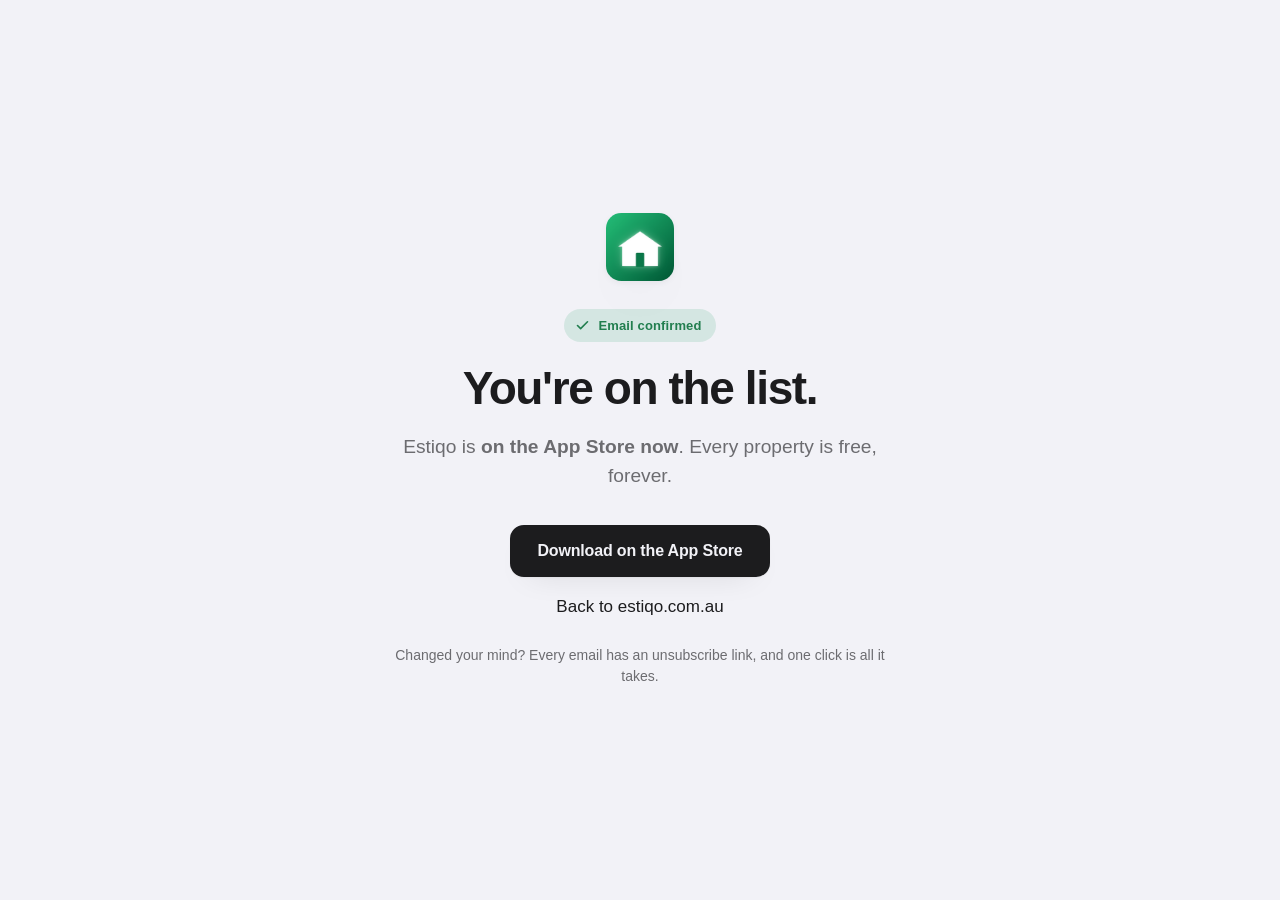
==== commit 737b0601: "Deploy the interactive hero demo, and retire pre-launch copy - Hero phone now runs the app mock-up (" ====
--- a/confirmed.html
+++ b/confirmed.html
@@ -54,6 +54,7 @@
   .done .tick svg { width: 15px; height: 15px; }
   .done .cta-fine { margin-top: 26px; }
 </style>
+<!-- Cloudflare Web Analytics --><script type='module' src='https://static.cloudflareinsights.com/beacon.min.js' data-cf-beacon='{"token": "afd33d4860234205969c4e4121e6846a"}'></script><!-- End Cloudflare Web Analytics -->
 </head>
 <body>
 
@@ -68,9 +69,14 @@
 
     <h1>You're on the list.</h1>
 
-    <p class="lede">We'll email you on <strong>Tuesday 8 September</strong>, the day Estiqo lands on the App Store. That's the only email you'll get between now and then.</p>
+    <!-- Updated after launch (8 Sep 2026). The waitlist form is gone, but Kit's
+         double opt-in still sends people here if they click an old
+         confirmation email, so the page now points at the live listing
+         instead of promising a launch email about a date that has passed. -->
+    <p class="lede">Estiqo is <strong>on the App Store now</strong>. Every property is free, forever.</p>
 
-    <a class="btn btn-secondary" href="/">Back to estiqo.com.au</a>
+    <a class="btn btn-primary" href="https://apps.apple.com/au/app/estiqo-investment-property/id6801718917">Download on the App Store</a>
+    <p><a href="/">Back to estiqo.com.au</a></p>
 
     <p class="cta-fine">Changed your mind? Every email has an unsubscribe link, and one click is all it takes.</p>
   </div>
--- a/css/estiqo.css
+++ b/css/estiqo.css
@@ -132,7 +132,19 @@
   border: 0;
 }
 
-/* Sections own their liquid field, so each one clips its own blobs. */
+/* Sections own their liquid field, so each one clips its own blobs.
+
+   Deliberately plain `hidden`, not `clip` with an `overflow-clip-margin`.
+   The glows were never actually being cut here — every glowing tile needs
+   at most ~47px of bloom and each sits 50-400px inside its own section —
+   so a clip margin bought nothing and cost twice: permitted overflow
+   counts toward the document's scrollable width, which left every
+   full-bleed section 90px short of the right edge, and clipping that back
+   at the root stopped the page scrolling entirely.
+
+   The harsh edges came from the pricing carousel's own overflow and from
+   single-layer shadows that ended rather than faded. Both are fixed where
+   they live. */
 section { position: relative; overflow: hidden; }
 
 /* ---------- 3. Type scale ---------- */
@@ -511,7 +523,14 @@
 
 .device {
   position: relative;
-  width: 300px;
+  /* Width is carried as a bare NUMBER, not a length, because
+     css/app-mock.css has to divide it to work out the scale factor
+     for the hero's interactive mock-up — and calc() cannot divide a
+     length by a length. Every override below sets the number, so the
+     phone and the mock inside it can never disagree about how wide
+     the phone is. */
+  --dev-w-n: 300;
+  width: calc(var(--dev-w-n) * 1px);
   aspect-ratio: 1206 / 2622;
   background: #1C1C1E;
   border-radius: 48px;
@@ -541,7 +560,7 @@
   pointer-events: none;
 }
 
-.device.sm { width: 262px; }
+.device.sm { --dev-w-n: 262; }
 
 /* Bottom-cropped device. The mask does the cropping rather than a hard
    overflow edge, so the phone dissolves out of frame instead of looking
@@ -552,7 +571,7 @@
   -webkit-mask-image: linear-gradient(to bottom, #000 74%, transparent);
   mask-image: linear-gradient(to bottom, #000 74%, transparent);
 }
-.device-bleed .device { width: 300px; }
+.device-bleed .device { --dev-w-n: 300; }
 
 /* Detail crop — a piece of a screen at its own scale, framed as an
    artefact rather than dressed up as a device. */
@@ -649,6 +668,11 @@
   justify-content: center;
   margin: 30px 0;
   color: var(--green);
+  /* Matches .scatter-grid and .resolve-card so all three share one centre
+     line. Without the cap the arrow centres on the full column while the
+     two boxes it sits between are capped at 460px, leaving it ~20px right
+     of the stack it's meant to point down. */
+  max-width: 460px;
 }
 .arrow-down svg { width: 26px; height: 26px; }
 
@@ -1350,7 +1374,13 @@
   /* Device moves up directly under the CTA so the product is on the
      first screen. It used to sit 650px down, below a six-line centred
      paragraph — a phone visitor's entire first impression was type. */
-  .device { width: 250px; }
+  .device { --dev-w-n: 250; }
+  /* The mocked phone runs wider than the screenshot phones from here
+     down. Below 860px the hero is a single centred column with room
+     to spare, and every tap target inside the mock is scaled by the
+     phone's width — at 250px the tab bar's items are 30px tall, which
+     is a control you have to aim at. */
+  .device:has(.mock) { --dev-w-n: 288; }
 
   .band { padding: 64px 0; }
   .band.tight { padding: 52px 0; }
@@ -1358,7 +1388,7 @@
   .split { grid-template-columns: 1fr; gap: 40px; }
   .split.reverse .split-visual { order: 0; }
   .split-copy .lede { margin-bottom: 26px; }
-  .scatter-grid, .stats, .eofy-pack, .au-chips, .resolve-card { max-width: none; }
+  .scatter-grid, .stats, .eofy-pack, .au-chips, .resolve-card, .arrow-down { max-width: none; }
 
   /* ---- Pricing becomes a snap carousel ----
      Stacked, "Get Premium" sat the better part of a screen-height below
@@ -1389,9 +1419,20 @@
     padding-right: var(--gutter);
     /* overflow-x: auto forces overflow-y to compute as auto, which clips
        the featured card's lift shadow and can raise a stray vertical
-       scrollbar. Vertical padding gives the shadow room inside the box. */
-    padding-top: 6px;
-    padding-bottom: 14px;
+       scrollbar. Vertical padding gives the shadow room inside the box.
+
+       Sized against the bloom, not guessed. The card's halo is inset
+       -26px under a 42px blur, so its light reaches ~47px past the card;
+       at the old 6/14px it was sliced flat top and bottom, which is the
+       hard horizontal edge that showed across the card on a phone. These
+       values clear that reach by ~30px, so the glow has fully faded
+       before it meets the scroller's clip and no edge is findable. The
+       negative margins hand the space straight back, so the section's
+       rhythm is unchanged. */
+    padding-top: 76px;
+    padding-bottom: 80px;
+    margin-top: -70px;
+    margin-bottom: -66px;
     scrollbar-width: none;
     -webkit-overflow-scrolling: touch;
     /* Swiping the last card shouldn't start navigating back. */
@@ -1511,7 +1552,8 @@
   .nav-inner { padding: 10px 20px; }
 
   .hero h1 { letter-spacing: -0.035em; }
-  .device { width: 228px; }
+  .device { --dev-w-n: 228; }
+  .device:has(.mock) { --dev-w-n: 268; }
   .cta-row { flex-direction: column; align-items: stretch; gap: 10px; }
   .cta-row .btn { width: 100%; }
   .cta-fine { text-align: center; }
@@ -1603,3 +1645,1344 @@
   /* Snapping is fine — it's the smooth interpolation that isn't, and that's
      handled in JS, which passes behavior:"auto" when motion is reduced. */
 }
+
+
+/* ============================================================
+   27. MOTION 2.0
+   ------------------------------------------------------------
+   The scroll-choreography layer. Everything here is driven by
+   custom properties the engine in estiqo.js writes:
+
+     --scroll-p   whole-page reading progress (on <html>)
+     --hp         hero progress, 0 at top of page
+     --p          per-scene progress, 0..1 through the viewport
+
+   Rules of the layer:
+   - Only transform and opacity are ever computed from progress.
+   - Every scrub rule lives behind `.js` and the no-preference
+     motion query, and defaults var(--p, 1) so a dead engine
+     leaves the page at its finished state, never half-built.
+   - Ambient glow (the aurora and beam) is keyframed, joins the
+     blobs' .is-live gating, and never reads progress at all.
+   ============================================================ */
+
+/* ---------- 27.1 Reading progress hairline ---------- */
+
+.nav::after {
+  content: "";
+  position: absolute;
+  left: 0; right: 0; bottom: -1px;
+  height: 2px;
+  background: linear-gradient(90deg, var(--green), var(--green-ink));
+  transform: scaleX(var(--scroll-p, 0));
+  transform-origin: left;
+  pointer-events: none;
+}
+@media (prefers-reduced-motion: reduce) {
+  .nav::after { display: none; }
+}
+
+/* ---------- 27.2 The glow system ---------- */
+
+/* The aurora: one slow conic sweep of the two brand colours behind a
+   section's field. Same performance contract as the blobs — the blur is
+   static, only the rotation animates, and .is-live pauses it off screen. */
+.aurora {
+  position: absolute;
+  left: 50%;
+  top: 50%;
+  width: 110vmax;
+  height: 110vmax;
+  margin: -55vmax 0 0 -55vmax;
+  border-radius: 50%;
+  background: conic-gradient(
+    from 0deg,
+    transparent 0deg,
+    color-mix(in srgb, var(--green) 60%, transparent) 55deg,
+    transparent 130deg,
+    color-mix(in srgb, var(--terracotta) 52%, transparent) 205deg,
+    transparent 275deg,
+    color-mix(in srgb, var(--green) 44%, transparent) 330deg,
+    transparent 360deg
+  );
+  filter: blur(90px);
+  opacity: calc(0.16 * var(--liquid-strength));
+  animation: aurora-spin 74s linear infinite;
+  animation-play-state: paused;
+  pointer-events: none;
+}
+.is-live .aurora { animation-play-state: running; }
+@keyframes aurora-spin { to { transform: rotate(360deg); } }
+
+/* The beam: Huly's vertical shaft of light, translated into daylight.
+   A soft column of brand green rising behind the hero device, breathing
+   slowly, with a bloom pooled where the device sits. */
+.hero-glow {
+  position: absolute;
+  inset: -12% -30%;
+  z-index: 0;
+  pointer-events: none;
+}
+.hero-glow .beam {
+  position: absolute;
+  left: 50%;
+  top: -18%;
+  width: 150px;
+  height: 125%;
+  margin-left: -75px;
+  background: linear-gradient(
+    to bottom,
+    transparent 0%,
+    color-mix(in srgb, var(--green) 34%, transparent) 34%,
+    color-mix(in srgb, var(--green) 52%, transparent) 62%,
+    color-mix(in srgb, var(--terracotta) 30%, transparent) 88%,
+    transparent 100%
+  );
+  filter: blur(34px);
+  animation: beam-breathe 7.5s var(--ease-soft) infinite alternate;
+}
+.hero-glow .bloom {
+  position: absolute;
+  left: 50%;
+  top: 46%;
+  width: 480px;
+  height: 480px;
+  margin: -240px 0 0 -240px;
+  border-radius: 50%;
+  background: radial-gradient(circle,
+    color-mix(in srgb, var(--green) 46%, transparent) 0%,
+    color-mix(in srgb, var(--green) 20%, transparent) 42%,
+    transparent 70%);
+  filter: blur(46px);
+  animation: bloom-breathe 9s var(--ease-soft) -3s infinite alternate;
+}
+@keyframes beam-breathe {
+  from { opacity: 0.5; transform: scaleX(0.92); }
+  to   { opacity: 0.85; transform: scaleX(1.1); }
+}
+@keyframes bloom-breathe {
+  from { opacity: 0.42; transform: scale(0.94); }
+  to   { opacity: 0.75; transform: scale(1.08); }
+}
+/* Glow reads brighter against dark glass. */
+@media (prefers-color-scheme: dark) {
+  .hero-glow .beam { filter: blur(38px); }
+  .aurora { opacity: calc(0.24 * var(--liquid-strength)); }
+}
+@media (prefers-reduced-motion: reduce) {
+  .hero-glow .beam, .hero-glow .bloom, .aurora { animation: none; }
+}
+@media (max-width: 860px) {
+  .hero-glow .beam { width: 110px; margin-left: -55px; }
+  .hero-glow .bloom { width: 340px; height: 340px; margin: -170px 0 0 -170px; }
+}
+/* The beam and bloom obey the same contract as the blobs: nothing
+   animates while its section is off screen. */
+[data-liquid]:not(.is-live) .hero-glow .beam,
+[data-liquid]:not(.is-live) .hero-glow .bloom { animation-play-state: paused; }
+
+/* Richer fields everywhere — the glow is a feature, not a wash. */
+.hero .blob-1 { --blob-o: 0.55; }
+.hero .blob-2 { --blob-o: 0.4; }
+.hero .blob-3 { --blob-o: 0.34; }
+.band .blob-1 { --blob-o: 0.34; }
+.band .blob-2 { --blob-o: 0.26; }
+.final .blob-1 { --blob-o: 0.4; }
+.final .blob-2 { --blob-o: 0.28; }
+.final .blob-3 { --blob-o: 0.22; }
+
+/* ---------- 27.3 Hero choreography ---------- */
+
+/* Headline words rise one by one on arrival. Pure CSS animation, so it
+   plays with JS blocked and is removed wholesale under reduced motion. */
+.hero h1 .w {
+  display: inline-block;
+  animation: word-rise 0.8s var(--ease) both;
+  animation-delay: calc(var(--wi, 0) * 95ms + 0.1s);
+}
+@keyframes word-rise {
+  from { opacity: 0; transform: translate3d(0, 26px, 0); filter: blur(6px); }
+  to   { opacity: 1; transform: none; filter: none; }
+}
+
+/* The floating fragments: the six places a portfolio currently lives,
+   drifting in front of the glow. As the visitor scrolls, they converge
+   into the device and dissolve — the page's thesis in one movement.
+
+   Three transform layers, deliberately:
+     .hero-frags  pointer drift (JS-written --px/--py)
+     .frag        scroll convergence (calc of --hp) on `transform`
+     .frag        ambient bob on the separate `translate` property,
+                  which composes with `transform` instead of fighting it */
+.hero-frags {
+  position: absolute;
+  inset: -6% -12%;
+  z-index: 2;
+  pointer-events: none;
+  transform: translate3d(calc(var(--px, 0) * 1px), calc(var(--py, 0) * 1px), 0);
+  transition: transform 1s var(--ease-soft);
+}
+.frag {
+  position: absolute;
+  display: inline-flex;
+  align-items: center;
+  gap: 7px;
+  padding: 9px 13px;
+  border-radius: 12px;
+  background: color-mix(in srgb, var(--surface) 86%, transparent);
+  -webkit-backdrop-filter: blur(10px);
+  backdrop-filter: blur(10px);
+  border: 1px solid var(--line);
+  box-shadow: var(--shadow-card);
+  font-size: 12.5px;
+  font-weight: 600;
+  letter-spacing: -0.01em;
+  white-space: nowrap;
+  color: var(--ink);
+  opacity: calc(1 - var(--hp, 0) * 1.45);
+  transform:
+    translate3d(calc(var(--tx, 0px) * var(--hp, 0)), calc(var(--ty, 0px) * var(--hp, 0)), 0)
+    rotate(calc(var(--fr, 0deg) * (1 - var(--hp, 0))))
+    scale(calc(1 - 0.45 * var(--hp, 0)));
+  animation:
+    frag-in 0.9s var(--ease) calc(0.55s + var(--fi, 0) * 0.13s) backwards,
+    frag-bob 6.5s var(--ease-soft) calc(var(--fi, 0) * -1.4s) infinite alternate;
+}
+.frag svg { width: 14px; height: 14px; color: var(--green-ink); flex-shrink: 0; }
+.frag:nth-child(even) svg { color: var(--terracotta); }
+@keyframes frag-in {
+  from { opacity: 0; }
+}
+@keyframes frag-bob {
+  from { translate: 0 -5px; }
+  to   { translate: 0 6px; }
+}
+@media (max-width: 860px) {
+  /* Six floating chips over a phone-width hero is clutter, and the GPU
+     is already driving a 3x display. The convergence idea survives in
+     the problem section's scrub. */
+  .hero-frags { display: none; }
+}
+@media (prefers-reduced-motion: reduce) {
+  .hero h1 .w { animation: none; }
+  .hero-frags { display: none; }
+}
+
+/* Stacking inside the device column: glow behind, phone above, fragments in front. */
+.device-wrap .device, .device-wrap .device-bleed { position: relative; z-index: 1; }
+/* The pinned hub phone shows a little more screen than the standard crop. */
+@media (min-width: 861px) and (prefers-reduced-motion: no-preference) {
+  .js .hub-stage[data-pin] .device-bleed { height: min(500px, 60vh); }
+}
+
+/* ---------- 27.4 Trust strip: icons draw themselves ---------- */
+
+@media (prefers-reduced-motion: no-preference) {
+  .js .trust-item svg :is(path, rect, circle) {
+    stroke-dasharray: 1;
+    stroke-dashoffset: 1;
+    transition: stroke-dashoffset 1s var(--ease);
+    transition-delay: calc(var(--i, 0) * 140ms + 0.15s);
+  }
+  .js .trust-item.in svg :is(path, rect, circle) { stroke-dashoffset: 0; }
+}
+
+/* ============================================================
+   27.5 Scrubbed scenes
+   Everything from here to 27.11 rides var(--p). Gated as a
+   block: no JS or reduced motion means the original reveal
+   behaviour (or a plain static render) is what remains.
+   ============================================================ */
+
+@media (prefers-reduced-motion: no-preference) {
+
+  /* ---------- Problem: chips fly with the scroll ---------- */
+
+  /* Supersedes the one-shot reveal for these chips: the scattered start
+     offsets in the markup are replayed continuously from scroll progress,
+     so scrolling back up scatters the mess again. */
+  .js [data-scrub] .scatter-chip {
+    --cp: clamp(0, calc((var(--p, 1) - 0.08 - var(--i, 0) * 0.025) * 3.2), 1);
+    transition: none;
+    opacity: calc(0.1 + 0.9 * var(--cp));
+    transform:
+      translate3d(calc(var(--dx, 0px) * (1 - var(--cp))), calc(var(--dy, 0px) * (1 - var(--cp))), 0)
+      rotate(calc(var(--rot, 0deg) * (1 - var(--cp))))
+      scale(calc(var(--sc, 0.92) + (1 - var(--sc, 0.92)) * var(--cp)));
+  }
+  .js [data-scrub] .resolve-card.reveal {
+    transition: none;
+    --rp: clamp(0, calc((var(--p, 1) - 0.32) * 3.4), 1);
+    opacity: var(--rp);
+    transform: translate3d(0, calc((1 - var(--rp)) * 26px), 0) scale(calc(0.97 + 0.03 * var(--rp)));
+  }
+
+  /* ---------- Portfolio: the figures count with the scroll ---------- */
+
+  .js [data-scrub] .stats.big .stat {
+    --sp: clamp(0, calc((var(--p, 1) - 0.1 - var(--i, 0) * 0.06) * 3.6), 1);
+    opacity: var(--sp);
+    transform: translate3d(calc((1 - var(--sp)) * 34px), 0, 0);
+  }
+
+  /* ---------- Tour: the film frame settles into place ---------- */
+
+  .js [data-scrub] .video-frame {
+    --vp: clamp(0, calc((var(--p, 1) - 0.05) * 2.8), 1);
+    transform: scale(calc(0.93 + 0.07 * var(--vp))) translate3d(0, calc((1 - var(--vp)) * 22px), 0);
+  }
+
+  /* ---------- Steps: the line draws through the sequence ---------- */
+
+  .js [data-scrub] .steps-line path {
+    stroke-dasharray: 1;
+    stroke-dashoffset: calc(1 - clamp(0, calc((var(--p, 1) - 0.18) * 2.4), 1));
+  }
+  .js [data-scrub] .step {
+    --tp: clamp(0, calc((var(--p, 1) - 0.12 - var(--i, 0) * 0.09) * 3.4), 1);
+    opacity: var(--tp);
+    transform: translate3d(0, calc((1 - var(--tp)) * 30px), 0);
+  }
+
+  /* ---------- EOFY: the pack assembles itself ---------- */
+
+  .js [data-scrub] .eofy-pack .pack-row {
+    --lp: clamp(0, calc((var(--p, 1) - var(--d, 0.1)) * 4.2), 1);
+    opacity: var(--lp);
+    transform: translate3d(calc((1 - var(--lp)) * -22px), calc((1 - var(--lp)) * 18px), 0)
+               scale(calc(0.95 + 0.05 * var(--lp)));
+  }
+  .js [data-scrub] .eofy-pack .pack-row:nth-child(1) { --d: 0.1; }
+  .js [data-scrub] .eofy-pack .pack-row:nth-child(2) { --d: 0.16; }
+  .js [data-scrub] .eofy-pack .pack-row:nth-child(3) { --d: 0.22; }
+  .js [data-scrub] .eofy-pack .pack-row:nth-child(4) { --d: 0.28; }
+  .js [data-scrub] .eofy-pack .pack-row:nth-child(5) { --d: 0.34; }
+  .js [data-scrub] .eofy-pack .pack-formats {
+    --fp: clamp(0, calc((var(--p, 1) - 0.44) * 4.2), 1);
+    opacity: var(--fp);
+    transform: translate3d(0, calc((1 - var(--fp)) * 14px), 0);
+  }
+
+  /* The "missing" row resolves: its amber flag crossfades to the green
+     tick a beat after the row lands — the pack finishing its own audit. */
+  .js [data-scrub] .pack-row.flagged .pr-icon { position: relative; }
+  .js [data-scrub] .pack-row.flagged .pr-icon .ic-flag,
+  .js [data-scrub] .pack-row.flagged .pr-icon .ic-tick {
+    position: absolute;
+    inset: 0;
+    display: flex;
+    align-items: center;
+    justify-content: center;
+  }
+  .js [data-scrub] .pack-row.flagged .pr-icon .ic-flag {
+    color: var(--terracotta);
+    opacity: calc(1 - clamp(0, calc((var(--p, 1) - 0.52) * 6), 1));
+  }
+  .js [data-scrub] .pack-row.flagged .pr-icon .ic-tick {
+    opacity: clamp(0, calc((var(--p, 1) - 0.52) * 6), 1);
+    transform: scale(calc(0.6 + 0.4 * clamp(0, calc((var(--p, 1) - 0.52) * 6), 1)));
+  }
+
+  /* ---------- Privacy: the glow gathers inside the phone ---------- */
+
+  .js [data-scrub] .privacy-phone::before {
+    content: "";
+    position: absolute;
+    inset: -2px;
+    border-radius: 30px;
+    background: radial-gradient(circle at 50% 30%,
+      color-mix(in srgb, var(--green) 34%, transparent), transparent 72%);
+    opacity: clamp(0, calc((var(--p, 1) - 0.15) * 2.6), 1);
+    pointer-events: none;
+  }
+
+} /* end no-preference scrub block */
+
+/* Without the flag CSS above, the flagged row's two icons stack on top of
+   each other — outside the scrub block the tick simply wins. */
+.pack-row.flagged .pr-icon .ic-flag { display: none; }
+.pack-row.flagged .pr-icon .ic-tick { display: flex; }
+@media (prefers-reduced-motion: no-preference) {
+  .js [data-scrub] .pack-row.flagged .pr-icon .ic-flag { display: flex; }
+}
+
+/* Face ID scan: one slow sweep down the figures when the diagram arrives,
+   run twice and done — the phone glancing at its owner, not a radar. */
+.pp-scan {
+  position: absolute;
+  left: 10px; right: 10px;
+  top: 54px;
+  height: 34px;
+  border-radius: 8px;
+  background: linear-gradient(to bottom,
+    transparent,
+    color-mix(in srgb, var(--green) 26%, transparent) 50%,
+    transparent);
+  opacity: 0;
+  pointer-events: none;
+}
+@media (prefers-reduced-motion: no-preference) {
+  .privacy-diagram.in .pp-scan { animation: pp-scan 2.8s var(--ease-soft) 0.5s 2; }
+}
+@keyframes pp-scan {
+  0%   { opacity: 0; transform: translateY(0); }
+  12%  { opacity: 1; }
+  88%  { opacity: 1; }
+  100% { opacity: 0; transform: translateY(96px); }
+}
+
+/* ---------- 27.6 The portfolio equity bar ---------- */
+
+.equity { max-width: 420px; margin-top: 16px; }
+.eq-track {
+  height: 8px;
+  border-radius: 6px;
+  background: var(--surface-sunken);
+  overflow: hidden;
+}
+.eq-fill {
+  height: 100%;
+  border-radius: 6px;
+  background: linear-gradient(90deg, var(--green), var(--green-ink));
+  transform-origin: left;
+  transform: scaleX(0.535);
+}
+.eq-caption {
+  display: flex;
+  justify-content: space-between;
+  gap: 12px;
+  margin: 8px 2px 0;
+  font-size: 12.5px;
+  font-weight: 500;
+  color: var(--muted);
+}
+.eq-caption strong { color: var(--green-ink); font-weight: 600; font-variant-numeric: tabular-nums; }
+@media (prefers-reduced-motion: no-preference) {
+  .js [data-scrub] .eq-fill {
+    transform: scaleX(calc(0.535 * clamp(0, calc((var(--p, 1) - 0.28) * 2.4), 1)));
+  }
+  .js [data-scrub] .equity .eq-caption {
+    opacity: clamp(0, calc((var(--p, 1) - 0.3) * 3), 1);
+  }
+}
+
+/* ============================================================
+   27.7 THE PINNED HUB
+   ------------------------------------------------------------
+   The page's centrepiece, and the one structure borrowed from
+   huly.io: the phone pins to the viewport while six chapters
+   scroll past it, each lighting its bullet and floating its
+   feature card over the device.
+
+   Only exists where it can work: wide viewport, motion allowed,
+   JS running. Everywhere else the same markup renders as the
+   ordinary copy/visual split it replaced.
+   ============================================================ */
+
+.hub-band { overflow: visible; }
+
+.hub-item h3 { margin-bottom: 4px; }
+.hub-item p { margin: 0; font-size: 14.5px; line-height: 1.5; color: var(--muted); }
+.hub-list {
+  list-style: none;
+  margin: 0;
+  padding: 0;
+  display: grid;
+  gap: 18px;
+}
+.hub-item { position: relative; padding-left: 22px; }
+.hub-item::before {
+  content: "";
+  position: absolute;
+  left: 0;
+  top: 7px;
+  width: 8px; height: 8px;
+  border-radius: 50%;
+  background: var(--line);
+}
+
+/* The feature cards are hidden outside the pinned experience — the
+   phone capture already shows the screen itself. */
+.hub-chip { display: none; }
+
+@media (min-width: 861px) and (prefers-reduced-motion: no-preference) {
+
+  .js .hub-stage { height: 100vh; }
+  .js .hub-stage[data-pin] { height: 420vh; }
+  .js .hub-sticky {
+    position: sticky;
+    top: 0;
+    min-height: 100vh;
+    display: flex;
+    align-items: center;
+    padding: 68px 0 18px;   /* clears the sticky nav */
+  }
+  /* The pinned frame has to fit a viewport, so the copy column runs
+     tighter than the free-flowing fallback it shares markup with. */
+  .js .hub-stage[data-pin] h2 { font-size: clamp(28px, 3.4vw, 38px); margin-bottom: 14px; }
+  .js .hub-stage[data-pin] .lede { margin-bottom: 18px; font-size: 16px; }
+  .js .hub-stage[data-pin] .eyebrow { margin-bottom: 12px; }
+
+  .js .hub-stage[data-pin] .hub-list { gap: 7px; }
+  .js .hub-stage[data-pin] .hub-item {
+    padding: 9px 14px 9px 32px;
+    border-radius: var(--radius-sm);
+    opacity: 0.38;
+    transition: opacity 0.45s var(--ease), background-color 0.45s var(--ease), transform 0.45s var(--ease);
+  }
+  .js .hub-stage[data-pin] .hub-item::before {
+    left: 13px;
+    top: 16px;
+    transition: background-color 0.45s var(--ease), box-shadow 0.45s var(--ease);
+  }
+  .js .hub-stage[data-pin] .hub-item p {
+    /* Grid-row collapse animates smoothly without measuring heights. */
+    display: grid;
+    grid-template-rows: 0fr;
+    overflow: hidden;
+    transition: grid-template-rows 0.5s var(--ease), opacity 0.4s var(--ease);
+    opacity: 0;
+  }
+  .js .hub-stage[data-pin] .hub-item p > span { min-height: 0; display: block; }
+
+  /* One selector per chapter: the stage's data-step is the whole state. */
+  .js [data-step="0"] .hub-item:nth-child(1),
+  .js [data-step="1"] .hub-item:nth-child(2),
+  .js [data-step="2"] .hub-item:nth-child(3),
+  .js [data-step="3"] .hub-item:nth-child(4),
+  .js [data-step="4"] .hub-item:nth-child(5),
+  .js [data-step="5"] .hub-item:nth-child(6) {
+    opacity: 1;
+    background: var(--surface);
+    box-shadow: var(--shadow-card);
+    transform: translate3d(4px, 0, 0);
+  }
+  .js [data-step="0"] .hub-item:nth-child(1)::before,
+  .js [data-step="1"] .hub-item:nth-child(2)::before,
+  .js [data-step="2"] .hub-item:nth-child(3)::before,
+  .js [data-step="3"] .hub-item:nth-child(4)::before,
+  .js [data-step="4"] .hub-item:nth-child(5)::before,
+  .js [data-step="5"] .hub-item:nth-child(6)::before {
+    background: var(--green);
+    box-shadow: 0 0 0 4px color-mix(in srgb, var(--green) 22%, transparent);
+  }
+  .js [data-step="0"] .hub-item:nth-child(1) p,
+  .js [data-step="1"] .hub-item:nth-child(2) p,
+  .js [data-step="2"] .hub-item:nth-child(3) p,
+  .js [data-step="3"] .hub-item:nth-child(4) p,
+  .js [data-step="4"] .hub-item:nth-child(5) p,
+  .js [data-step="5"] .hub-item:nth-child(6) p {
+    grid-template-rows: 1fr;
+    opacity: 1;
+  }
+
+  /* Progress rail beside the list: fills with the stage. */
+  .js .hub-stage[data-pin] .hub-rail {
+    position: absolute;
+    left: 0;
+    top: 8px;
+    bottom: 8px;
+    width: 2px;
+    border-radius: 2px;
+    background: var(--line);
+  }
+  .js .hub-stage[data-pin] .hub-rail::after {
+    content: "";
+    position: absolute;
+    inset: 0;
+    border-radius: 2px;
+    background: var(--green);
+    transform: scaleY(var(--p, 0));
+    transform-origin: top;
+  }
+  .js .hub-stage[data-pin] .hub-copy { position: relative; padding-left: 18px; }
+
+  /* The floating feature cards. All six exist; the active one rises
+     over the device's edge. */
+  .js .hub-stage[data-pin] .hub-chip {
+    display: flex;
+    align-items: center;
+    gap: 9px;
+    position: absolute;
+    z-index: 3;
+    padding: 11px 15px;
+    border-radius: 13px;
+    background: color-mix(in srgb, var(--surface) 92%, transparent);
+    -webkit-backdrop-filter: blur(12px);
+    backdrop-filter: blur(12px);
+    border: 1px solid var(--line);
+    box-shadow: var(--shadow-lift);
+    font-size: 13px;
+    font-weight: 600;
+    white-space: nowrap;
+    opacity: 0;
+    transform: translate3d(0, 16px, 0) scale(0.92);
+    transition: opacity 0.45s var(--ease), transform 0.55s var(--ease);
+    pointer-events: none;
+  }
+  .js .hub-stage[data-pin] .hub-chip svg { width: 15px; height: 15px; color: var(--green-ink); flex-shrink: 0; }
+  .js .hub-stage[data-pin] .hub-chip small {
+    display: block;
+    font-size: 10.5px;
+    font-weight: 500;
+    color: var(--muted);
+    letter-spacing: 0.01em;
+  }
+  .js .hub-stage[data-pin] .hub-chip .hc-copy { line-height: 1.2; text-align: left; }
+
+  /* Alternate the cards around the device so the sequence travels. */
+  .hub-chip[data-chip="0"] { top: 12%;  right: -8%; }
+  .hub-chip[data-chip="1"] { top: 30%;  left: -14%; }
+  .hub-chip[data-chip="2"] { top: 48%;  right: -12%; }
+  .hub-chip[data-chip="3"] { top: 62%;  left: -10%; }
+  .hub-chip[data-chip="4"] { top: 76%;  right: -6%; }
+  .hub-chip[data-chip="5"] { top: 88%;  left: -6%; }
+
+  .js [data-step="0"] .hub-chip[data-chip="0"],
+  .js [data-step="1"] .hub-chip[data-chip="1"],
+  .js [data-step="2"] .hub-chip[data-chip="2"],
+  .js [data-step="3"] .hub-chip[data-chip="3"],
+  .js [data-step="4"] .hub-chip[data-chip="4"],
+  .js [data-step="5"] .hub-chip[data-chip="5"] {
+    opacity: 1;
+    transform: translate3d(0, 0, 0) scale(1);
+  }
+
+  .js .hub-stage[data-pin] .hub-visual { position: relative; }
+  /* The phone leans back very slightly as the chapters advance — alive,
+     not busy.
+
+     The transform goes on .device-bleed, NOT on .device inside it. The
+     bleed box carries `overflow: hidden` to crop the phone at the
+     bottom, so rotating its child sent the phone's left and right edges
+     straight through a clip rectangle that hadn't rotated with it —
+     the bezel visibly sliced off down both sides while scrolling.
+     Rotating the crop box means the clip travels with the content. */
+  .js .hub-stage[data-pin] .device-bleed {
+    transform: translate3d(0, calc(var(--p, 0) * -14px), 0) rotate(calc(-1deg + var(--p, 0) * 2deg));
+    transition: none;
+  }
+  .js .hub-stage[data-pin] .device { transform: none; transition: none; }
+}
+
+/* Short laptop windows: the pinned frame trades the lede for fit. */
+@media (min-width: 861px) and (max-height: 700px) and (prefers-reduced-motion: no-preference) {
+  .js .hub-stage[data-pin] .lede { display: none; }
+  .js .hub-stage[data-pin] .device-bleed { height: min(430px, 56vh); }
+  .js .hub-sticky { padding-top: 60px; }
+}
+
+/* ---------- 27.8 Steps connector ---------- */
+
+.steps-wrap { position: relative; }
+.steps-line {
+  position: absolute;
+  left: 4%;
+  right: 4%;
+  top: 68px;
+  width: 92%;
+  height: 90px;
+  z-index: 0;
+  pointer-events: none;
+  color: var(--green);
+  opacity: 0.55;
+}
+.steps { position: relative; z-index: 1; }
+@media (max-width: 860px) {
+  .steps-line { display: none; }
+}
+
+/* ---------- 27.9 EOFY sheen ---------- */
+
+/* One pass of light across the export banner when it arrives — the same
+   single-sweep language as the primary button, so the page has one idea
+   about what light means: something worth pressing. */
+.detail-shot { position: relative; }
+.detail-shot::after {
+  content: "";
+  position: absolute;
+  top: -30%; bottom: -30%;
+  left: -30%;
+  width: 26%;
+  background: linear-gradient(100deg, transparent, rgba(255, 255, 255, 0.34), transparent);
+  transform: translate3d(-160%, 0, 0) skewX(-14deg);
+  pointer-events: none;
+}
+@media (prefers-reduced-motion: no-preference) {
+  .detail-shot.in::after { animation: shot-sheen 1.4s var(--ease-soft) 0.5s both; }
+}
+@keyframes shot-sheen {
+  to { transform: translate3d(680%, 0, 0) skewX(-14deg); }
+}
+
+/* ---------- 27.10 Australian: the year flips ---------- */
+
+.au-flip .flip-box {
+  display: inline-grid;
+  text-align: left;
+}
+.au-flip .flip-box > span {
+  grid-area: 1 / 1;
+  backface-visibility: hidden;
+  transition: transform 0.65s var(--ease), opacity 0.5s var(--ease);
+  transition-delay: 0.7s;
+}
+.au-flip .flip-old { color: var(--muted); text-decoration: line-through; }
+.au-flip .flip-new { font-weight: 600; color: var(--green-ink); }
+
+.js .au-flip .flip-old { transform: rotateX(0); opacity: 1; }
+.js .au-flip .flip-new { transform: rotateX(-92deg); opacity: 0; }
+.js .au-flip.in .flip-old { transform: rotateX(92deg); opacity: 0; }
+.js .au-flip.in .flip-new { transform: rotateX(0); opacity: 1; }
+@media (prefers-reduced-motion: reduce) {
+  .js .au-flip .flip-old { display: none; }
+  .js .au-flip .flip-new { transform: none; opacity: 1; }
+}
+/* Without JS the flip never fires; show the answer, not the joke. */
+html:not(.js) .au-flip .flip-old { display: none; }
+
+.au-chip { transition: transform 0.3s var(--ease), box-shadow 0.3s var(--ease); }
+@media (hover: hover) {
+  .au-chip:hover { transform: translateY(-3px); box-shadow: var(--shadow-lift); }
+}
+
+/* ---------- 27.11 Pricing: light, not noise ---------- */
+
+.price-card { transition: transform 0.35s var(--ease), box-shadow 0.35s var(--ease); }
+@media (hover: hover) {
+  .price-card:hover { transform: translateY(-5px); box-shadow: var(--shadow-lift); }
+}
+/* The featured card sits in its own pool of brand light. */
+.price-card.featured { position: relative; }
+.price-card.featured::before {
+  content: "";
+  position: absolute;
+  inset: -18px;
+  z-index: -1;
+  border-radius: inherit;
+  background: radial-gradient(ellipse at 50% 0%,
+    color-mix(in srgb, var(--green) 26%, transparent), transparent 70%);
+  filter: blur(24px);
+  animation: featured-breathe 6s var(--ease-soft) infinite alternate;
+}
+@keyframes featured-breathe {
+  from { opacity: 0.5; }
+  to   { opacity: 1; }
+}
+@media (prefers-reduced-motion: reduce) {
+  .price-card.featured::before { animation: none; }
+  .price-card { transition: none; }
+}
+
+/* ---------- 27.12 Final CTA ---------- */
+
+.final img.mark { animation: mark-float 5.5s var(--ease-soft) infinite alternate; }
+@keyframes mark-float {
+  from { transform: translate3d(0, -4px, 0); }
+  to   { transform: translate3d(0, 5px, 0); }
+}
+@media (prefers-reduced-motion: reduce) {
+  .final img.mark { animation: none; }
+}
+
+/* ============================================================
+   28. LASER FLOW + GLOWING EDGES
+   ------------------------------------------------------------
+   The hero's shaft of light as a real volumetric shader (see
+   js/laser-flow.js), and conic light running the edges of the
+   page's key surfaces. Both stay inside the brand: the laser
+   and every edge are the app's green, with the terracotta only
+   as a faint counter-note where the two already pair.
+   ============================================================ */
+
+.molten-canvas {
+  position: absolute;
+  inset: 0;
+  z-index: 0;
+  pointer-events: none;
+  /* The field reads as page atmosphere, not a poster: quieter over the
+     light theme, fuller against dark glass. Section edges dissolve the
+     same way the liquid fields do. */
+  opacity: 0.5;
+  /* Fades in at the top as well as out at the bottom. Starting at full
+     strength put a visible horizontal seam wherever one section's field
+     met the next one's ground. */
+  -webkit-mask-image: linear-gradient(to bottom, transparent, #000 12%, #000 82%, transparent);
+  mask-image: linear-gradient(to bottom, transparent, #000 12%, #000 82%, transparent);
+}
+@media (prefers-color-scheme: dark) {
+  .molten-canvas { opacity: 0.8; }
+}
+/* The closing CTA carries a waitlist form, so the field runs quieter
+   there than in the hero — atmosphere behind an input, not competition
+   with it. Fades in at the top so the section arrives rather than cuts. */
+.final .molten-canvas {
+  opacity: 0.34;
+  -webkit-mask-image: linear-gradient(to bottom, transparent, #000 22%, #000 88%, transparent);
+  mask-image: linear-gradient(to bottom, transparent, #000 22%, #000 88%, transparent);
+}
+@media (prefers-color-scheme: dark) {
+  .final .molten-canvas { opacity: 0.5; }
+}
+/* The shader replaces the CSS beam while it's alive; a lost context
+   removes .has-molten and the CSS beam returns. */
+.has-molten .hero-glow .beam,
+.has-molten .hero-glow .bloom { display: none; }
+@media (prefers-reduced-motion: reduce) {
+  .molten-canvas { display: none; }
+}
+
+/* ---------- Glowing edges ---------- */
+
+/* A band of brand light running the border of a surface. Registered as
+   a real <angle> so the rotation animates smoothly; where @property is
+   unsupported the ring holds still, which is a perfectly good edge.
+
+   The ring is drawn INSIDE the element: a padded layer masked down to
+   its border band. That survives `overflow: hidden` (the film frame
+   and the EOFY crop both clip their children), needs no negative
+   z-index games, and sits above the content only along a 2px edge. */
+@property --ga {
+  syntax: "<angle>";
+  initial-value: 0deg;
+  inherits: false;
+}
+
+.glow-edge { position: relative; }
+.glow-edge::before {
+  content: "";
+  position: absolute;
+  inset: 0;
+  z-index: 3;
+  border-radius: inherit;
+  padding: 2px;
+  background: conic-gradient(
+    from var(--ga),
+    color-mix(in srgb, var(--green) 20%, transparent) 0turn,
+    var(--green) 0.09turn,
+    color-mix(in srgb, var(--green) 20%, transparent) 0.2turn,
+    color-mix(in srgb, var(--green) 20%, transparent) 0.47turn,
+    color-mix(in srgb, var(--terracotta) 70%, var(--green)) 0.59turn,
+    color-mix(in srgb, var(--green) 20%, transparent) 0.7turn,
+    color-mix(in srgb, var(--green) 20%, transparent) 1turn
+  );
+  -webkit-mask: linear-gradient(#000 0 0) content-box, linear-gradient(#000 0 0);
+  -webkit-mask-composite: xor;
+  mask: linear-gradient(#000 0 0) content-box, linear-gradient(#000 0 0);
+  mask-composite: exclude;
+  pointer-events: none;
+  animation: edge-rotate 7s linear infinite;
+}
+/* The halo: the bright arc again, blurred wide, behind the element.
+   Only visible where the surface isn't clipping its children — the
+   device and the price card — and harmlessly invisible elsewhere.
+   detail-shot is excluded outright: its ::after is the sheen sweep
+   owned by section 27.9. */
+.glow-edge:not(.detail-shot)::after {
+  content: "";
+  position: absolute;
+  inset: -7px;
+  z-index: -1;
+  border-radius: inherit;
+  background: conic-gradient(
+    from var(--ga),
+    transparent 0turn,
+    color-mix(in srgb, var(--green) 60%, transparent) 0.09turn,
+    transparent 0.24turn,
+    transparent 0.5turn,
+    color-mix(in srgb, var(--green) 34%, transparent) 0.62turn,
+    transparent 0.78turn
+  );
+  filter: blur(15px);
+  opacity: 0.85;
+  pointer-events: none;
+  animation: edge-rotate 7s linear infinite;
+}
+@keyframes edge-rotate {
+  to { --ga: 360deg; }
+}
+
+/* The hero device: the ring hugs the bezel, the halo runs wider so it
+   reads against the laser's bloom instead of vanishing into it. */
+.device.glow-edge::before { padding: 2.5px; }
+.device.glow-edge:not(.detail-shot)::after { inset: -10px; }
+
+/* The featured price card trades its static breathing pool for the
+   travelling edge. Spelled out at higher specificity because the pool
+   rule in section 27 also owns this pseudo-element. */
+.price-card.featured.glow-edge::before {
+  inset: 0;
+  padding: 1.5px;
+  border-radius: inherit;
+  filter: none;
+  background: conic-gradient(
+    from var(--ga),
+    color-mix(in srgb, var(--green) 24%, transparent) 0turn,
+    var(--green) 0.09turn,
+    color-mix(in srgb, var(--green) 24%, transparent) 0.2turn,
+    color-mix(in srgb, var(--green) 24%, transparent) 0.47turn,
+    color-mix(in srgb, var(--green) 55%, transparent) 0.59turn,
+    color-mix(in srgb, var(--green) 24%, transparent) 0.7turn,
+    color-mix(in srgb, var(--green) 24%, transparent) 1turn
+  );
+  animation: edge-rotate 9s linear infinite;
+}
+
+@media (prefers-reduced-motion: reduce) {
+  .glow-edge::before, .glow-edge::after { animation: none; }
+}
+
+/* ---------- 28.b Aurora over the dark chapter ---------- */
+
+/* Curtains of brand light hanging from the top of the privacy section
+   (see js/aurora-flow.js). Sits above the section's liquid field and
+   below its content; the mask dissolves the canvas's lower edge so the
+   sky ends as weather, not as a rectangle. */
+.aurora-canvas {
+  position: absolute;
+  top: 0;
+  left: 0;
+  width: 100%;
+  z-index: 0;
+  pointer-events: none;
+  opacity: 0.85;
+  -webkit-mask-image: linear-gradient(to bottom, #000 55%, transparent);
+  mask-image: linear-gradient(to bottom, #000 55%, transparent);
+}
+@media (prefers-reduced-motion: reduce) {
+  .aurora-canvas { display: none; }
+}
+
+/* ---------- 28.c Shiny text ---------- */
+
+/* react-bits' ShinyText, ported to pure CSS: the component animates
+   background-position across a text-clipped gradient (150% -> -50%),
+   and its `motion` dependency was doing nothing a keyframe can't.
+   The sweep occupies the first 40% of the cycle; the rest is the
+   between-cycles delay, held with the shine parked off-screen — at
+   which point the text sits at its base colour, which is also the
+   whole story under reduced motion or where background-clip:text is
+   unsupported (the @supports gate keeps those browsers on plain
+   colour rather than invisible text). */
+.shiny-text { display: inline-block; }
+@supports (-webkit-background-clip: text) or (background-clip: text) {
+  .shiny-text {
+    --st-base: #b2b2b2;
+    --st-shine: #009161;
+    background-image: linear-gradient(
+      95deg,
+      var(--st-base) 0%,
+      var(--st-base) 35%,
+      var(--st-shine) 50%,
+      var(--st-base) 65%,
+      var(--st-base) 100%
+    );
+    background-size: 200% auto;
+    background-position: 150% center;
+    -webkit-background-clip: text;
+    background-clip: text;
+    -webkit-text-fill-color: transparent;
+    color: transparent;
+    animation: shiny-sweep 7s linear 1.2s infinite;
+  }
+}
+@keyframes shiny-sweep {
+  0%   { background-position: 150% center; }
+  40%  { background-position: -50% center; }
+  100% { background-position: -50% center; }
+}
+@media (prefers-reduced-motion: reduce) {
+  .shiny-text { animation: none; }
+}
+
+/* Where it's worn. The hero's accent word stays brand green with a pale
+   sweep; PREMIUM takes the metallic grey-with-green-shine from the
+   spec's own example; the dark chapter's headline catches aurora light. */
+.hero h1 .accent.shiny-text {
+  --st-base: var(--green-ink);
+  --st-shine: #9DEDC2;
+  animation-duration: 6s;
+}
+.price-name .shiny-text {
+  --st-base: #b2b2b2;
+  --st-shine: #009161;
+  animation-duration: 5s;
+}
+.privacy h2 .shiny-text {
+  --st-base: #F5F5F7;
+  --st-shine: #7CFF67;
+}
+
+/* ---------- 28.d Premium tile: turned-up glow ---------- */
+
+/* The pool of light under the featured card, back and stronger, on top
+   of the travelling edge: a static close glow on the card itself, a
+   wider breathing halo behind it, and brighter arcs in the ring. */
+.price-card.featured.glow-edge {
+  box-shadow:
+    var(--shadow-lift),
+    0 0 18px -6px color-mix(in srgb, var(--green) 32%, transparent),
+    0 0 52px -12px color-mix(in srgb, var(--green) 38%, transparent),
+    0 0 110px -28px color-mix(in srgb, var(--green) 45%, transparent);
+}
+.price-card.featured.glow-edge::before {
+  padding: 2px;
+  background: conic-gradient(
+    from var(--ga),
+    color-mix(in srgb, var(--green) 38%, transparent) 0turn,
+    var(--green) 0.09turn,
+    color-mix(in srgb, var(--green) 38%, transparent) 0.22turn,
+    color-mix(in srgb, var(--green) 38%, transparent) 0.45turn,
+    var(--green) 0.59turn,
+    color-mix(in srgb, var(--green) 38%, transparent) 0.72turn,
+    color-mix(in srgb, var(--green) 38%, transparent) 1turn
+  );
+}
+.price-card.featured.glow-edge:not(.detail-shot)::after {
+  inset: -26px;
+  filter: blur(42px);
+  opacity: 0.95;
+  background: conic-gradient(
+    from var(--ga),
+    color-mix(in srgb, var(--green) 30%, transparent) 0turn,
+    color-mix(in srgb, var(--green) 80%, transparent) 0.09turn,
+    color-mix(in srgb, var(--green) 30%, transparent) 0.26turn,
+    color-mix(in srgb, var(--green) 30%, transparent) 0.5turn,
+    color-mix(in srgb, var(--green) 62%, transparent) 0.62turn,
+    color-mix(in srgb, var(--green) 30%, transparent) 0.8turn,
+    color-mix(in srgb, var(--green) 30%, transparent) 1turn
+  );
+}
+
+/* ---------- 28.e Light pillar behind the pinned hub ---------- */
+
+/* Hosted on the sticky frame rather than the 420vh stage, so the pillar
+   fills the viewport the visitor is actually looking at and travels with
+   the pin instead of scrolling past in a thin slice. */
+.hub-sticky { position: relative; }
+.pillar-canvas {
+  position: absolute;
+  inset: 0;
+  width: 100%;
+  height: 100%;
+  z-index: 0;
+  pointer-events: none;
+  opacity: 0.55;
+  -webkit-mask-image: linear-gradient(to bottom, transparent, #000 18%, #000 82%, transparent);
+  mask-image: linear-gradient(to bottom, transparent, #000 18%, #000 82%, transparent);
+}
+@media (prefers-color-scheme: dark) {
+  .pillar-canvas { opacity: 0.9; }
+}
+/* Content sits above the light. */
+.hub-sticky > .container { position: relative; z-index: 1; }
+@media (prefers-reduced-motion: reduce) {
+  .pillar-canvas { display: none; }
+}
+
+/* ---------- 28.f Side rays across the getting-started band ---------- */
+
+/* Light raking in from the top-right corner, over the section's liquid
+   field and under its content. The band already carries three bright
+   captures, so the rays run quieter here than the hub's pillar does. */
+.rays-canvas {
+  position: absolute;
+  inset: 0;
+  width: 100%;
+  height: 100%;
+  z-index: 0;
+  pointer-events: none;
+  opacity: 0.5;
+  -webkit-mask-image: linear-gradient(to bottom, transparent, #000 14%, #000 74%, transparent);
+  mask-image: linear-gradient(to bottom, transparent, #000 14%, #000 74%, transparent);
+}
+@media (prefers-color-scheme: dark) {
+  .rays-canvas { opacity: 0.85; }
+}
+@media (prefers-reduced-motion: reduce) {
+  .rays-canvas { display: none; }
+}
+
+/* ---------- 28.g Glow pools on the page's key tiles ---------- */
+
+/* The Premium card's pool of brand light, generalised. Delivered as a
+   box-shadow rather than the ::after halo the pricing card uses, because
+   every surface below clips its own children (`overflow: hidden` on the
+   film frame and the EOFY crop) — a halo child would be cut off at the
+   very edge it needs to escape. A box-shadow is painted outside the
+   border box and ignores the element's own overflow entirely. */
+/* Three concentric shadows, not one. A single box-shadow falls off over
+   its blur radius and then simply stops, which is what made these read as
+   a hard-edged rectangle of light rather than a bloom. Stacking a tight,
+   a mid and a very wide shadow with decreasing alpha approximates a much
+   longer falloff, so the glow dissolves into the page instead of ending
+   on a line. --gp-a scales the whole stack, so the breathe animation and
+   the dark-theme lift are each a single number rather than three. */
+.glow-pool {
+  --gp-a: 1;
+  box-shadow:
+    var(--shadow-lift),
+    0 0 16px -6px color-mix(in srgb, var(--green) calc(30% * var(--gp-a)), transparent),
+    0 0 46px -12px color-mix(in srgb, var(--green) calc(34% * var(--gp-a)), transparent),
+    0 0 96px -26px color-mix(in srgb, var(--green) calc(40% * var(--gp-a)), transparent);
+  animation: pool-breathe 6.5s var(--ease-soft) infinite alternate;
+}
+@keyframes pool-breathe {
+  from { --gp-a: 0.72; }
+  to   { --gp-a: 1.15; }
+}
+/* Glow reads harder against dark grounds, so the light theme runs cooler. */
+@media (prefers-color-scheme: dark) {
+  @keyframes pool-breathe {
+    from { --gp-a: 1; }
+    to   { --gp-a: 1.55; }
+  }
+}
+/* --gp-a has to be a registered property or it can't be interpolated —
+   an unregistered custom property animates as a discrete swap, which
+   would make the bloom snap between two states instead of breathing. */
+@property --gp-a {
+  syntax: "<number>";
+  initial-value: 1;
+  inherits: false;
+}
+/* The three step crops share one light, at a third of the strength — a
+   row of tiles each shouting as loud as the film would be noise. */
+.glow-pool.soft {
+  animation-duration: 8s;
+  animation-delay: calc(var(--i, 0) * -2.6s);
+}
+.step-shot.glow-pool.soft {
+  box-shadow:
+    0 0 0 1px var(--line),
+    0 16px 34px -22px rgba(0, 0, 0, 0.4),
+    0 0 20px -8px color-mix(in srgb, var(--green) calc(22% * var(--gp-a)), transparent),
+    0 0 52px -18px color-mix(in srgb, var(--green) calc(30% * var(--gp-a)), transparent);
+}
+
+@media (prefers-reduced-motion: reduce) {
+  .glow-pool { animation: none; }
+}
+
+/* ---------- 28.h Shiny section headings ---------- */
+
+/* The shine applied to the page's white/ink headings. Unlike the PREMIUM
+   label — which takes the spec's own metallic grey — a heading must keep
+   its own colour as the base, or every h2 on the page drops to #b2b2b2
+   grey and light mode loses its contrast outright. So the base is the
+   ink token and only the travelling highlight is brand: a green gleam
+   through near-black in light, a bright leaf gleam through white in dark.
+   No wrapper span needed — background-clip:text clips to the glyphs of a
+   block element just as happily as an inline one. */
+.shiny-head {
+  --st-base: var(--ink);
+  --st-shine: var(--green);
+  animation-duration: 8s;
+  /* MUST override .shiny-text's inline-block. The eyebrow above every
+     heading is an inline-flex <p>, so it sits on the text baseline rather
+     than owning a line — a block h2 was what pushed the heading onto the
+     next line. Turning these headings inline-block dropped them back up
+     beside their eyebrow ("• TAX TIME EOFY in one tap."). Block restores
+     the intended stack, and background-clip:text clips to the glyphs of a
+     block element exactly as well. */
+  display: block;
+}
+@media (prefers-color-scheme: dark) {
+  .shiny-head { --st-shine: #7CFF67; }
+}
+/* Inside the dark chapter the tokens are already inverted, and its own
+   headline keeps the treatment set in 28.c. */
+.privacy .shiny-head { --st-shine: #7CFF67; }
+
+/* ============================================================
+   29. THE DOCUMENT FOLDER
+   ------------------------------------------------------------
+   react-bits' Folder, rebuilt as a plain <button>. The original
+   is a React component holding one boolean and three mouse
+   offsets — no library, nothing a button and a class can't do —
+   so the port drops React and gains keyboard support for free:
+   the whole thing is a real button, so Enter and Space work
+   without the role/tabindex the original has to hand-roll.
+
+   Sits in the EOFY section because that is the one place on the
+   page whose subject is paperwork being gathered up. The three
+   papers name document types the app's Documents screen really
+   files, so hovering teaches something rather than just moving.
+
+   Geometry note: every paper transform below composes
+   translate(-50%, …) because the papers are centred with
+   `left: 50%`. Dropping that from any one state makes it jump
+   half its own width sideways mid-animation.
+   ============================================================ */
+
+.doc-folder-wrap {
+  display: flex;
+  flex-direction: column;
+  align-items: center;
+  gap: 14px;
+  margin: 0 0 40px;
+}
+
+.doc-folder {
+  --folder: var(--green);
+  --folder-back: color-mix(in srgb, var(--green) 88%, #000);
+  --paper-1: color-mix(in srgb, var(--surface) 90%, #000);
+  --paper-2: color-mix(in srgb, var(--surface) 96%, #000);
+  --paper-3: var(--surface);
+  appearance: none;
+  -webkit-appearance: none;
+  background: none;
+  border: 0;
+  padding: 26px 18px 10px;
+  cursor: pointer;
+  transition: transform 0.25s var(--ease);
+}
+
+.folder-back {
+  position: relative;
+  display: block;
+  width: 124px;
+  height: 98px;
+  background: var(--folder-back);
+  border-radius: 0 10px 10px 10px;
+}
+/* The tab along the top edge. */
+.folder-back::after {
+  content: "";
+  position: absolute;
+  bottom: 98%;
+  left: 0;
+  width: 38px;
+  height: 11px;
+  background: var(--folder-back);
+  border-radius: 5px 5px 0 0;
+}
+
+.paper {
+  position: absolute;
+  z-index: 2;
+  bottom: 10%;
+  left: 50%;
+  width: 70%;
+  height: 80%;
+  background: var(--paper-1);
+  border-radius: 8px;
+  box-shadow: 0 2px 6px rgba(0, 0, 0, 0.12);
+  transform: translate(-50%, 10%);
+  transition: transform 0.34s var(--ease), box-shadow 0.34s var(--ease);
+  overflow: hidden;
+}
+.paper-2 { background: var(--paper-2); width: 80%; height: 70%; }
+.paper-3 { background: var(--paper-3); width: 90%; height: 60%; }
+
+/* Labels only earn their space once the papers are fanned out; at rest
+   they are stacked inside a 100px folder and would be illegible mush. */
+.paper-label {
+  position: absolute;
+  inset: auto 0 0;
+  padding: 4px 6px 5px;
+  font-size: 9.5px;
+  font-weight: 600;
+  letter-spacing: -0.01em;
+  line-height: 1.1;
+  text-align: center;
+  color: var(--ink);
+  opacity: 0;
+  transition: opacity 0.25s var(--ease);
+}
+/* Ruled lines behind the label, so a closed paper still reads as paper. */
+.paper::before {
+  content: "";
+  position: absolute;
+  inset: 18% 16% auto;
+  height: 2px;
+  border-radius: 2px;
+  background: var(--line);
+  box-shadow: 0 5px 0 var(--line), 0 10px 0 var(--line);
+}
+
+.folder-front {
+  position: absolute;
+  z-index: 3;
+  inset: 0;
+  background: var(--folder);
+  border-radius: 5px 10px 10px 10px;
+  transform-origin: bottom;
+  transition: transform 0.34s var(--ease);
+}
+.folder-front.right { border-radius: 5px 10px 10px 10px; }
+
+.doc-folder-caption {
+  margin: 0;
+  font-size: 13.5px;
+  line-height: 1.45;
+  color: var(--muted);
+  text-align: center;
+  max-width: 28ch;
+}
+
+/* ---------- Hover: the lid opens and the papers peek ---------- */
+
+@media (hover: hover) {
+  .doc-folder:hover { transform: translateY(-8px); }
+  .doc-folder:hover .paper { transform: translate(-50%, 0%); }
+  .doc-folder:hover .folder-front { transform: skew(15deg) scaleY(0.6); }
+  .doc-folder:hover .folder-front.right { transform: skew(-15deg) scaleY(0.6); }
+}
+
+/* ---------- Open: the papers fan out and name themselves ---------- */
+
+.doc-folder[aria-expanded="true"] { transform: translateY(-8px); }
+.doc-folder[aria-expanded="true"] .folder-front { transform: skew(15deg) scaleY(0.6); }
+.doc-folder[aria-expanded="true"] .folder-front.right { transform: skew(-15deg) scaleY(0.6); }
+
+/* --mx/--my are the pointer-follow offsets JS writes per paper. They
+   default to 0, so the fan is correct before the pointer ever moves and
+   on touch, where there is no pointer to follow. */
+.doc-folder[aria-expanded="true"] .paper-1 {
+  transform: translate(calc(-118% + var(--mx, 0px)), calc(-64% + var(--my, 0px))) rotate(-15deg);
+}
+.doc-folder[aria-expanded="true"] .paper-2 {
+  transform: translate(calc(8% + var(--mx, 0px)), calc(-64% + var(--my, 0px))) rotate(15deg);
+  height: 80%;
+}
+.doc-folder[aria-expanded="true"] .paper-3 {
+  transform: translate(calc(-50% + var(--mx, 0px)), calc(-96% + var(--my, 0px))) rotate(5deg);
+  height: 80%;
+}
+.doc-folder[aria-expanded="true"] .paper {
+  box-shadow: var(--shadow-lift);
+}
+.doc-folder[aria-expanded="true"] .paper-label { opacity: 1; }
+
+.doc-folder:focus-visible {
+  outline: 2px solid var(--green);
+  outline-offset: 6px;
+  border-radius: 12px;
+}
+
+/* Phones get the fanned state as the resting state — there is no hover
+   to reveal it, and a folder that only ever reads as a closed rectangle
+   is a graphic, not an interaction. Tapping still toggles it shut.
+
+   Because it arrives fanned, the papers are already translated up out of
+   the folder box, which on a stacked layout put them into the gap above
+   and crowded the PDF/CSV chips. The top padding is that headroom. */
+@media (max-width: 860px) {
+  .doc-folder-wrap { margin-bottom: 32px; padding-top: 44px; }
+}
+
+@media (prefers-reduced-motion: reduce) {
+  .doc-folder,
+  .doc-folder .paper,
+  .doc-folder .folder-front,
+  .doc-folder .paper-label { transition: none; }
+}
+
+/* The smallest phones still in circulation (320pt wide) have 280px of
+   content once the gutter is taken off, so the hero's interactive
+   mock-up steps down once more — 268 would sit 6px from each edge,
+   which reads as a mistake rather than a margin. */
+@media (max-width: 360px) {
+  .device:has(.mock) { --dev-w-n: 244; }
+}
